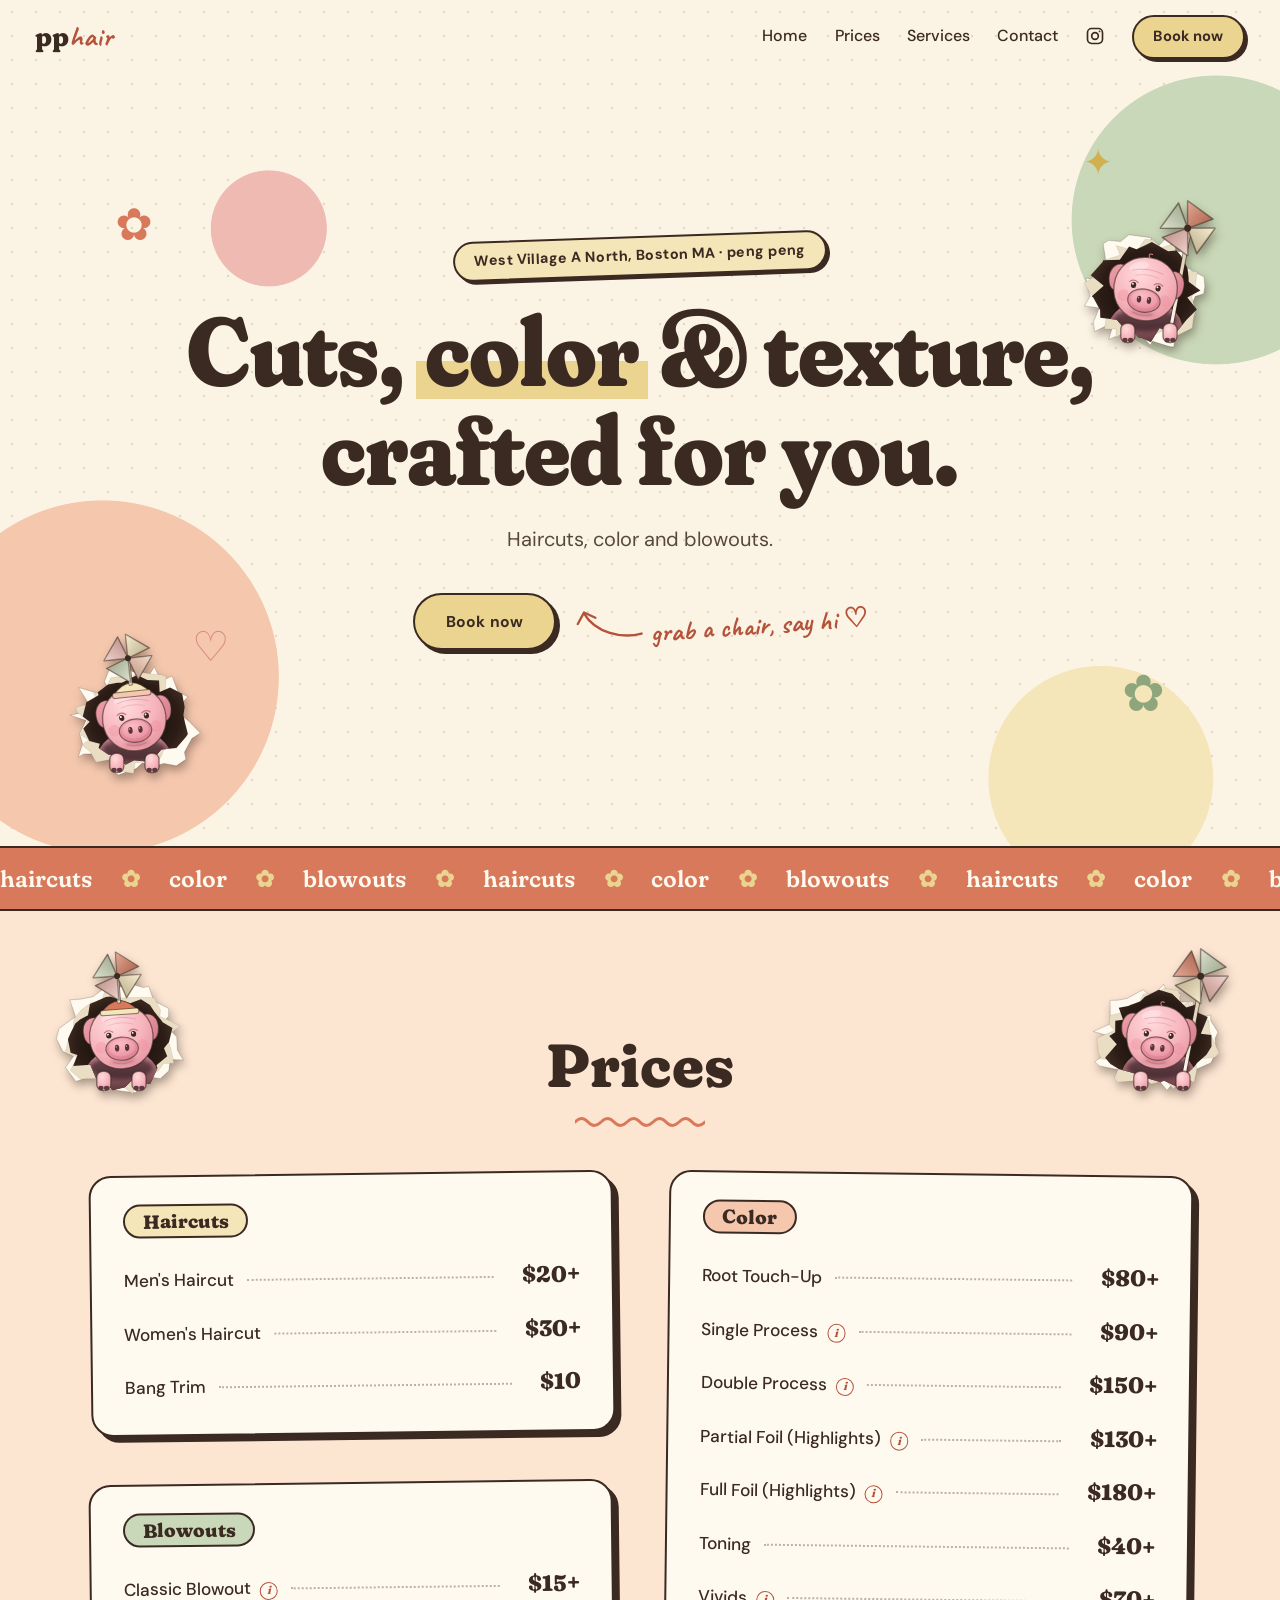
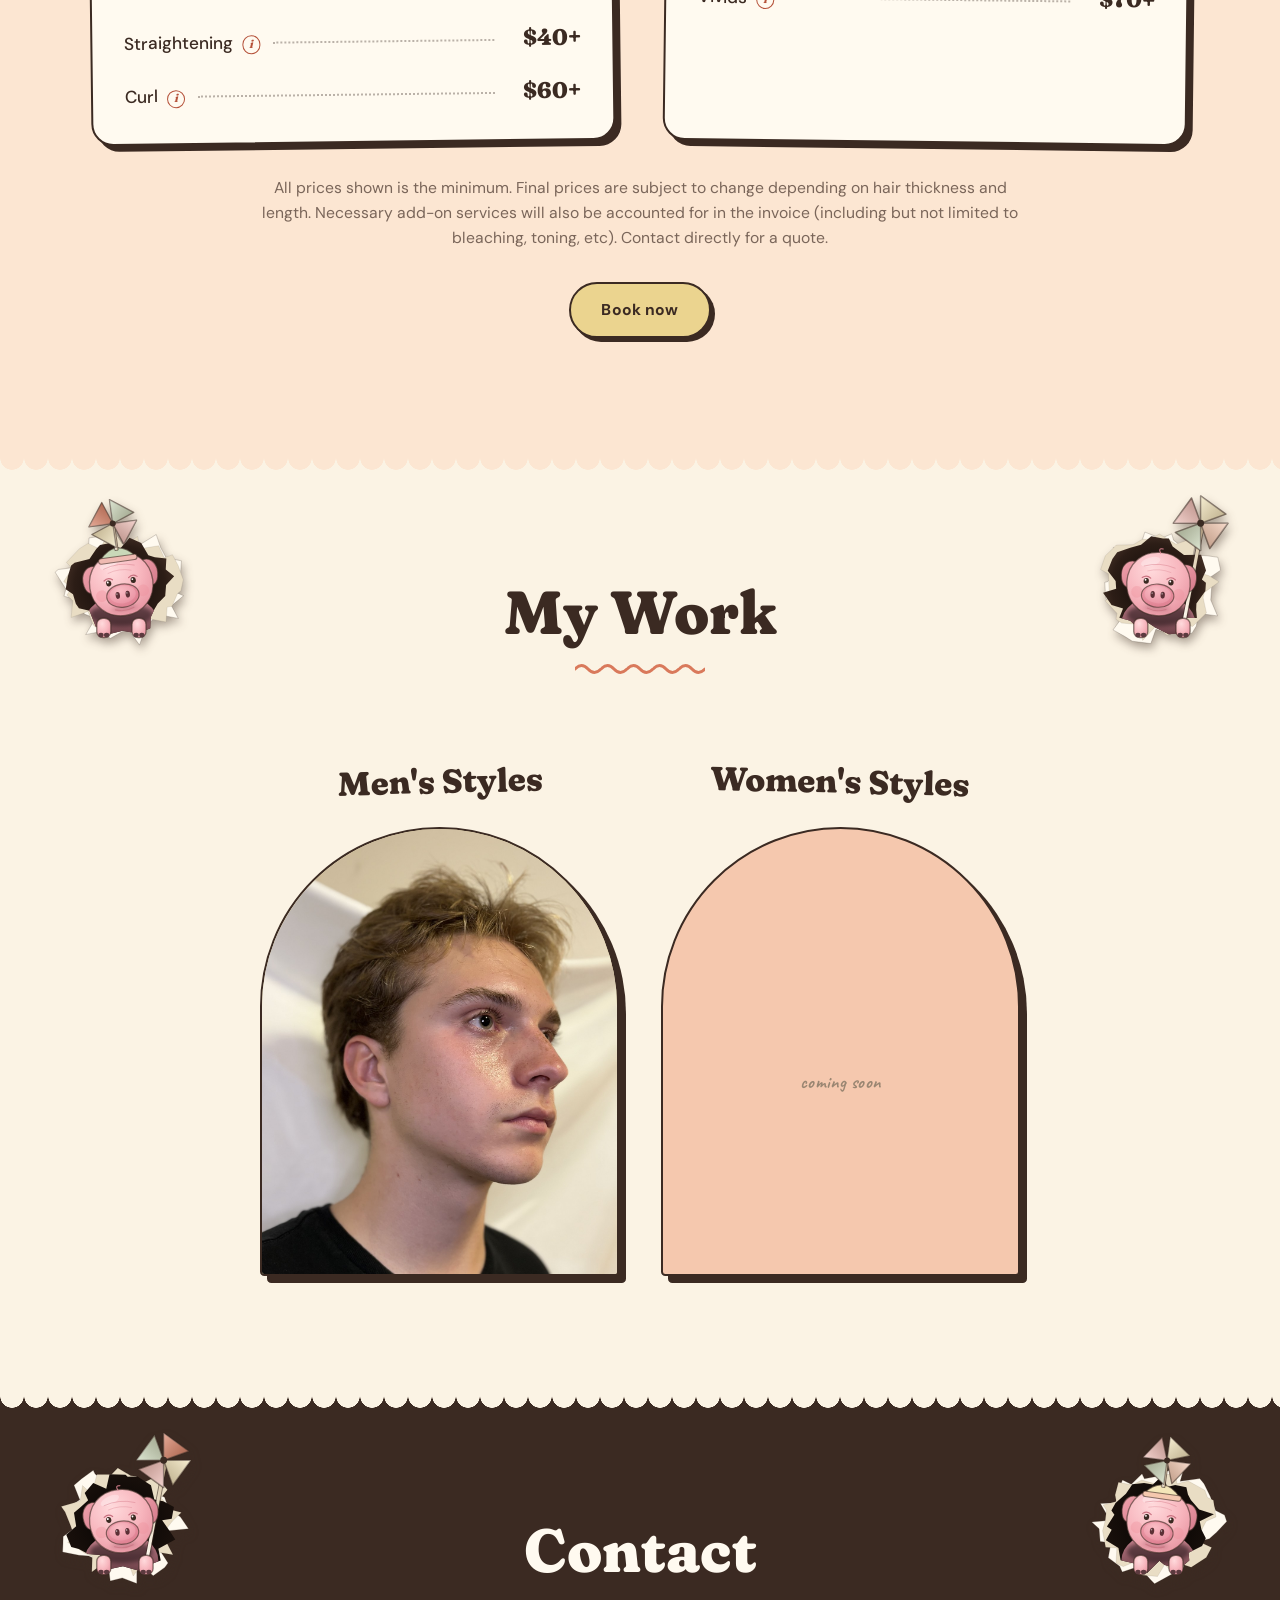
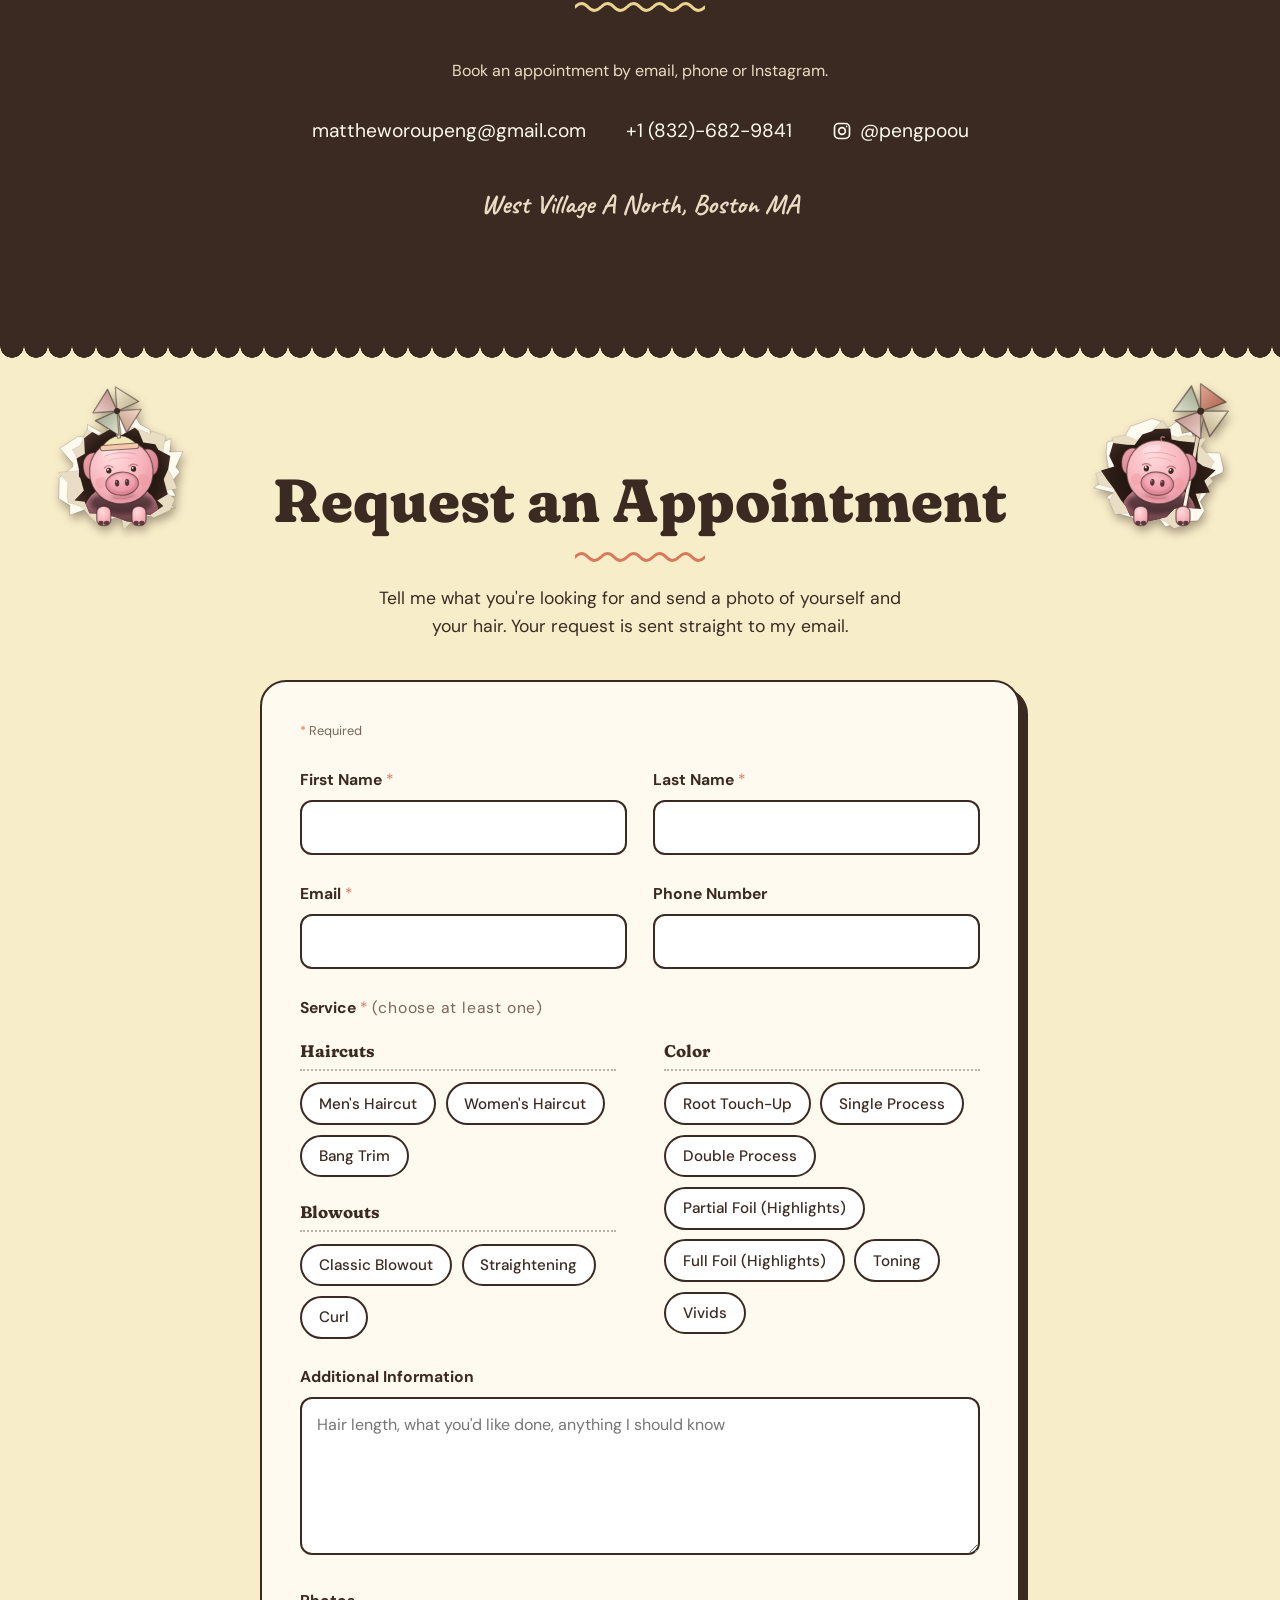
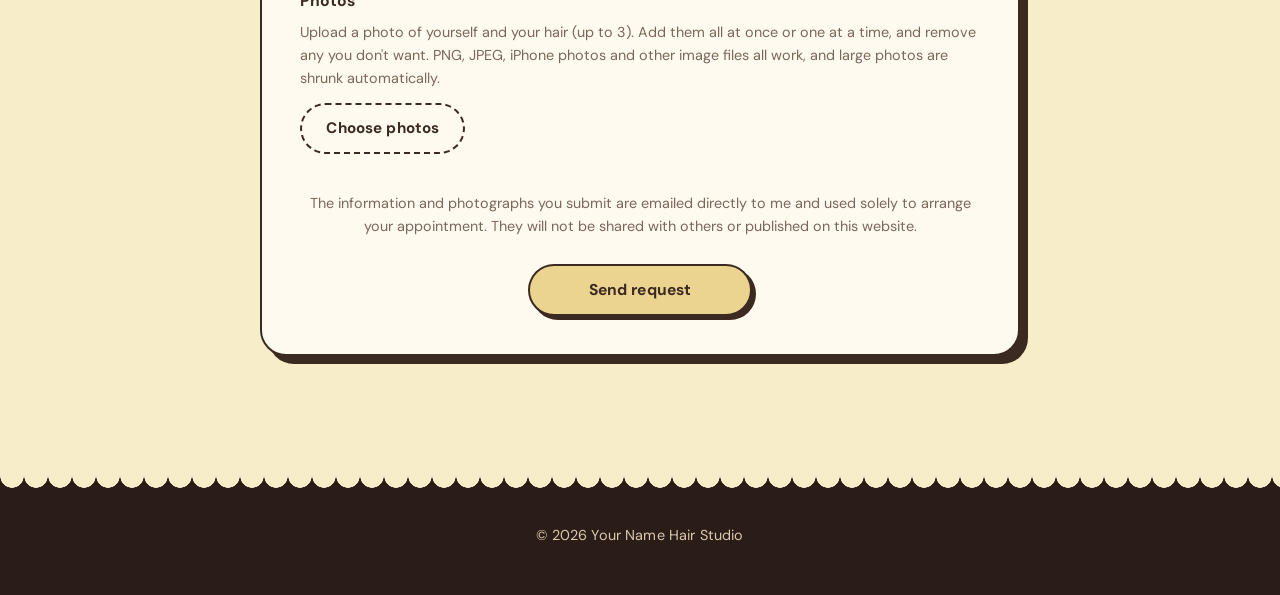
==== index.html @ 0f4453b6 "Match My Work scallop edge to Prices section color Co-Authored-By: Claude Sonnet 5.5 <noreply@anthro" ====
<!doctype html>
<html lang="en">
<head>
  <meta charset="utf-8">
  <meta http-equiv="Content-Security-Policy" content="default-src 'self'; script-src 'self'; style-src 'self' 'unsafe-inline'; img-src 'self' data:; font-src 'self'; connect-src 'self' https://script.google.com https://script.googleusercontent.com; form-action 'self'; base-uri 'self'; object-src 'none'">
  <meta name="robots" content="noimageindex">
  <meta name="viewport" content="width=device-width, initial-scale=1">
  <title>Your Name | Hair Stylist Portfolio</title>
  <meta name="description" content="Haircuts, color and blowouts in Boston, MA.">
  <script src="frame-guard.js"></script>
  <link rel="stylesheet" href="styles.css?v=49">
</head>
<body>
  <a class="skip" href="#prices">Skip to content</a>
  <header class="site-header">
    <a class="logo" href="#home" aria-label="pp hair, home">pp<span>hair</span></a>
    <button class="nav-toggle" aria-label="Toggle menu" aria-expanded="false">&#9776;</button>
    <nav class="site-nav" id="site-nav">
      <a href="#home">Home</a>
      <a href="#prices">Prices</a>
      <a href="#services">Services</a>
      <a href="#contact">Contact</a>
      <a class="nav-ig" href="https://www.instagram.com/pengpoou" target="_blank" rel="noopener" aria-label="Instagram"><svg class="ig-icon" viewBox="0 0 24 24" width="20" height="20" fill="none" stroke="currentColor" stroke-width="2" stroke-linecap="round" stroke-linejoin="round" aria-hidden="true"><rect x="3" y="3" width="18" height="18" rx="5"></rect><circle cx="12" cy="12" r="4"></circle><circle cx="17.5" cy="6.5" r="1" fill="currentColor" stroke="none"></circle></svg></a>
      <a href="#request" class="btn btn-small">Book now</a>
    </nav>
  </header>

  <main>
    <section class="hero" id="home" data-mills="tower:bl:1:9,carousel:tr:2:14">
      <span class="doodle d1" aria-hidden="true">&#10047;</span>
      <span class="doodle d2" aria-hidden="true">&#10022;</span>
      <span class="doodle d3" aria-hidden="true">&#9825;</span>
      <span class="doodle d4" aria-hidden="true">&#10047;</span>
      <p class="eyebrow"><span class="nw">West Village A North, Boston MA &middot;</span> <span class="nw">peng peng</span></p>
      <h1>Cuts, <span class="hl">color</span> &amp; texture, crafted for&nbsp;you.</h1>
      <p class="lead">Haircuts, color and blowouts.</p>
      <div class="hero-actions">
        <a class="btn" href="#request">Book now</a>
        <span class="hand-note" aria-hidden="true">
          <svg viewBox="0 0 70 40" width="70" height="40" fill="none" stroke="currentColor" stroke-width="2.4" stroke-linecap="round" stroke-linejoin="round"><path d="M66 6 C46 2 20 10 10 30"/><path d="M3 20 L10 31 L21 25"/></svg>
          grab a chair, say hi &#9825;
        </span>
      </div>
    </section>

    <div class="ribbon" aria-hidden="true">
      <div class="ribbon-track">
        <span>haircuts</span><i>&#10047;</i><span>color</span><i>&#10047;</i><span>blowouts</span><i>&#10047;</i>
        <span>haircuts</span><i>&#10047;</i><span>color</span><i>&#10047;</i><span>blowouts</span><i>&#10047;</i>
        <span>haircuts</span><i>&#10047;</i><span>color</span><i>&#10047;</i><span>blowouts</span><i>&#10047;</i>
        <span>haircuts</span><i>&#10047;</i><span>color</span><i>&#10047;</i><span>blowouts</span><i>&#10047;</i>
        <span>haircuts</span><i>&#10047;</i><span>color</span><i>&#10047;</i><span>blowouts</span><i>&#10047;</i>
        <span>haircuts</span><i>&#10047;</i><span>color</span><i>&#10047;</i><span>blowouts</span><i>&#10047;</i>
        <span>haircuts</span><i>&#10047;</i><span>color</span><i>&#10047;</i><span>blowouts</span><i>&#10047;</i>
        <span>haircuts</span><i>&#10047;</i><span>color</span><i>&#10047;</i><span>blowouts</span><i>&#10047;</i>
      </div>
    </div>

    <section class="prices" id="prices" data-mills="tower:tl:2:10,carousel:tr:3:15">
      <h2 class="section-title">Prices</h2>
      <!-- Replace each $00 with your real price. Add or remove .price-item blocks as needed. -->
      <div class="price-grid">

        <div class="price-group">
          <h3>Haircuts</h3>
          <ul>
            <li class="price-item"><span class="name">Men's Haircut</span><span class="price">$20+</span></li>
            <li class="price-item"><span class="name">Women's Haircut</span><span class="price">$30+</span></li>
            <li class="price-item"><span class="name">Bang Trim</span><span class="price">$10</span></li>
          </ul>
        </div>

        <div class="price-group tall">
          <h3>Color</h3>
          <ul>
            <li class="price-item"><span class="name">Root Touch-Up</span><span class="price">$80+</span></li>
            <li class="price-item"><span class="name">Single Process<span class="info" tabindex="0" role="button" aria-label="About Single Process: Gentle color service with minimal lift. Ideal for subtle tone changes or darkening the hair." aria-describedby="tip-single">i<span class="tip" id="tip-single" role="tooltip">Gentle color service with minimal lift. Ideal for subtle tone changes or darkening the hair.</span></span></span><span class="price">$90+</span></li>
            <li class="price-item"><span class="name">Double Process<span class="info" tabindex="0" role="button" aria-label="About Double Process: For clients looking to go blonde through bleaching the hair. Hair will be toned afterwards." aria-describedby="tip-double">i<span class="tip" id="tip-double" role="tooltip">For clients looking to go blonde through bleaching the hair. Hair will be toned afterwards.</span></span></span><span class="price">$150+</span></li>
            <li class="price-item"><span class="name">Partial Foil (Highlights)<span class="info" tabindex="0" role="button" aria-label="About Partial Foil (Highlights): Foil technique for highlights covering the top portions of the head." aria-describedby="tip-partial">i<span class="tip" id="tip-partial" role="tooltip">Foil technique for highlights covering the top portions of the head.</span></span></span><span class="price">$130+</span></li>
            <li class="price-item"><span class="name">Full Foil (Highlights)<span class="info" tabindex="0" role="button" aria-label="About Full Foil (Highlights): Maximum coverage highlights using foiling technique." aria-describedby="tip-foil">i<span class="tip" id="tip-foil" role="tooltip">Maximum coverage highlights using foiling technique.</span></span></span><span class="price">$180+</span></li>
            <li class="price-item"><span class="name">Toning</span><span class="price">$40+</span></li>
            <li class="price-item"><span class="name">Vivids<span class="info" tabindex="0" role="button" aria-label="About Vivids: For clients looking for fantasy, vibrant colors in their hair (reds, greens, blues, etc)... will require hair to be pre-lightened or a double process service booked prior." aria-describedby="tip-vivids">i<span class="tip" id="tip-vivids" role="tooltip">For clients looking for fantasy, vibrant colors in their hair (reds, greens, blues, etc)... will require hair to be pre-lightened or a double process service booked prior.</span></span></span><span class="price">$70+</span></li>
          </ul>
        </div>

        <div class="price-group">
          <h3>Blowouts</h3>
          <ul>
            <li class="price-item"><span class="name">Classic Blowout<span class="info" tabindex="0" role="button" aria-label="About Classic Blowout: Round brush blowout without the requirements of any hot tools." aria-describedby="tip-classic">i<span class="tip" id="tip-classic" role="tooltip">Round brush blowout without the requirements of any hot tools.</span></span></span><span class="price">$15+</span></li>
            <li class="price-item"><span class="name">Straightening<span class="info" tabindex="0" role="button" aria-label="About Straightening: Sleek, straight flat iron finish." aria-describedby="tip-straight">i<span class="tip" id="tip-straight" role="tooltip">Sleek, straight flat iron finish.</span></span></span><span class="price">$40+</span></li>
            <li class="price-item"><span class="name">Curl<span class="info" tabindex="0" role="button" aria-label="About Curl: Voluminous style through a curling iron and thermal brush, hair will be pinned and set so the style lasts." aria-describedby="tip-curl">i<span class="tip" id="tip-curl" role="tooltip">Voluminous style through a curling iron and thermal brush, hair will be pinned and set so the style lasts.</span></span></span><span class="price">$60+</span></li>
          </ul>
        </div>

      </div>
      <p class="price-note">All prices shown is the minimum. Final prices are subject to change depending on hair thickness and length. Necessary add-on services will also be accounted for in the invoice (including but not limited to bleaching, toning, etc). Contact directly for a quote.</p>
      <a class="btn" href="#request">Book now</a>
    </section>

    <section class="services" id="services" data-mills="tower:tl:3:9,carousel:tr:1:16">
      <h2 class="section-title">My Work</h2>
      <div class="service-grid">
        <div class="service-card" id="mens">
          <h3 class="service-label">Men's Styles</h3>
          <a class="photo-link" href="mens-cuts.html" aria-label="View all men's styles"><figure class="photo-box"><img src="images/mens-cuts/1-after-front.jpg" alt="Men's cut, side profile"><figcaption>View all</figcaption></figure></a>
        </div>
        <div class="service-card" id="womens">
          <h3 class="service-label">Women's Styles</h3>
          <a class="photo-link" href="womens-cuts.html" aria-label="View all women's styles"><figure class="photo-box"><span>coming soon ✿</span><figcaption>View all</figcaption></figure></a>
        </div>
      </div>
    </section>

    <section class="contact" id="contact" data-mills="carousel:tl:2:12,tower:tr:1:10">
      <h2 class="section-title">Contact</h2>
      <p>Book an appointment by email, phone or Instagram.</p>
      <ul>
        <li><a href="mailto:mattheworoupeng@gmail.com">mattheworoupeng@gmail.com</a></li>
        <li><a href="tel:+18326829841">+1 (832)-682-9841</a></li>
        <li><a class="ig" href="https://www.instagram.com/pengpoou" target="_blank" rel="noopener"><svg class="ig-icon" viewBox="0 0 24 24" width="20" height="20" fill="none" stroke="currentColor" stroke-width="2" stroke-linecap="round" stroke-linejoin="round" aria-hidden="true"><rect x="3" y="3" width="18" height="18" rx="5"></rect><circle cx="12" cy="12" r="4"></circle><circle cx="17.5" cy="6.5" r="1" fill="currentColor" stroke="none"></circle></svg> @pengpoou</a></li>
      </ul>
      <p class="loc">West Village A North, Boston MA</p>
    </section>
    <section class="request" id="request" data-mills="tower:tl:1:11,carousel:tr:2:14">
      <h2 class="section-title">Request an Appointment</h2>
      <p class="request-sub">Tell me what you're looking for and send a photo of yourself and your hair. Your request is sent straight to my email.</p>
      <div class="form-sent" id="form-sent" role="status" hidden>
        <p>Thank you! Your request was sent. I'll get back to you by email soon.</p>
        <button class="btn" type="button" id="another-request">Submit another form</button>
      </div>

      <form class="request-form" id="request-form">
        <input type="text" name="website" class="hp" tabindex="-1" autocomplete="off" aria-hidden="true">
        <input type="hidden" name="Services" id="services-field">

        <p class="req-note"><b class="req" aria-hidden="true">*</b> Required</p>
        <div class="field-row">
          <label class="field"><span>First Name <b class="req" aria-hidden="true">*</b></span><input type="text" name="First Name" required autocomplete="given-name"></label>
          <label class="field"><span>Last Name <b class="req" aria-hidden="true">*</b></span><input type="text" name="Last Name" required autocomplete="family-name"></label>
        </div>
        <div class="field-row">
          <label class="field"><span>Email <b class="req" aria-hidden="true">*</b></span><input type="email" name="email" required autocomplete="email"></label>
          <label class="field"><span>Phone Number</span><input type="tel" name="Phone" autocomplete="tel"></label>
        </div>

        <fieldset class="field services-pick">
          <legend>Service <b class="req" aria-hidden="true">*</b> <em>(choose at least one)</em></legend>
                    <div class="pill-groups">
            <div class="pill-group">
              <h3>Haircuts</h3>
              <div class="pills">
              <label class="pill"><input type="checkbox" class="service-opt" value="Men's Haircut"><span>Men's Haircut</span></label>
              <label class="pill"><input type="checkbox" class="service-opt" value="Women's Haircut"><span>Women's Haircut</span></label>
              <label class="pill"><input type="checkbox" class="service-opt" value="Bang Trim"><span>Bang Trim</span></label>
              </div>
            </div>
            <div class="pill-group tall">
              <h3>Color</h3>
              <div class="pills">
              <label class="pill"><input type="checkbox" class="service-opt" value="Root Touch-Up"><span>Root Touch-Up</span></label>
              <label class="pill"><input type="checkbox" class="service-opt" value="Single Process"><span>Single Process</span></label>
              <label class="pill"><input type="checkbox" class="service-opt" value="Double Process"><span>Double Process</span></label>
              <label class="pill"><input type="checkbox" class="service-opt" value="Partial Foil (Highlights)"><span>Partial Foil (Highlights)</span></label>
              <label class="pill"><input type="checkbox" class="service-opt" value="Full Foil (Highlights)"><span>Full Foil (Highlights)</span></label>
              <label class="pill"><input type="checkbox" class="service-opt" value="Toning"><span>Toning</span></label>
              <label class="pill"><input type="checkbox" class="service-opt" value="Vivids"><span>Vivids</span></label>
              </div>
            </div>
            <div class="pill-group">
              <h3>Blowouts</h3>
              <div class="pills">
              <label class="pill"><input type="checkbox" class="service-opt" value="Classic Blowout"><span>Classic Blowout</span></label>
              <label class="pill"><input type="checkbox" class="service-opt" value="Straightening"><span>Straightening</span></label>
              <label class="pill"><input type="checkbox" class="service-opt" value="Curl"><span>Curl</span></label>
              </div>
            </div>
          </div>
        </fieldset>

        <label class="field"><span>Additional Information</span><textarea name="Additional Information" rows="5" placeholder="Hair length, what you'd like done, anything I should know"></textarea></label>

        <div class="field upload">
          <span>Photos</span>
          <p class="hint">Upload a photo of yourself and your hair (up to 3). Add them all at once or one at a time, and remove any you don't want. PNG, JPEG, iPhone photos and other image files all work, and large photos are shrunk automatically.</p>
          <label class="upload-box"><input type="file" id="photo-picker" accept="image/*,.heic,.heif" multiple><span>Choose photos</span></label>
          <ul class="file-list" id="file-list"></ul>
        </div>

        <p class="privacy-note">The information and photographs you submit are emailed directly to me and used solely to arrange your appointment. They will not be shared with others or published on this website.</p>
        <p class="form-error" id="form-error" role="alert" hidden></p>
        <button class="btn" type="submit" id="form-submit">Send request</button>
      </form>
    </section>
  </main>

  <footer class="site-footer">
    <p>&copy; <span id="year"></span> Your Name Hair Studio</p>
  </footer>

  <script src="script.js?v=44"></script>
</body>
</html>
---- styles.css ----
/* Fonts are served from this site (fonts/), so visitors' browsers never contact Google. All three are open-source (SIL OFL). */
@font-face {
  font-family: 'Fraunces'; font-style: normal; font-weight: 300 900; font-display: swap;
  src: url('fonts/fraunces-latin.woff2') format('woff2');
  unicode-range: U+0000-00FF, U+0131, U+0152-0153, U+02BB-02BC, U+02C6, U+02DA, U+02DC, U+0304, U+0308, U+0329, U+2000-206F, U+20AC, U+2122, U+2191, U+2193, U+2212, U+2215, U+FEFF, U+FFFD;
}
@font-face {
  font-family: 'DM Sans'; font-style: normal; font-weight: 400 700; font-display: swap;
  src: url('fonts/dm-sans-latin.woff2') format('woff2');
  unicode-range: U+0000-00FF, U+0131, U+0152-0153, U+02BB-02BC, U+02C6, U+02DA, U+02DC, U+0304, U+0308, U+0329, U+2000-206F, U+20AC, U+2122, U+2191, U+2193, U+2212, U+2215, U+FEFF, U+FFFD;
}
@font-face {
  font-family: 'Caveat'; font-style: normal; font-weight: 400 700; font-display: swap;
  src: url('fonts/caveat-latin.woff2') format('woff2');
  unicode-range: U+0000-00FF, U+0131, U+0152-0153, U+02BB-02BC, U+02C6, U+02DA, U+02DC, U+0304, U+0308, U+0329, U+2000-206F, U+20AC, U+2122, U+2191, U+2193, U+2212, U+2215, U+FEFF, U+FFFD;
}

:root {
  --bg: #fbf3e4;              /* cream */
  --paper: #fffaf0;
  --bg-soft: #f8edc9;
  --ink: #3b2a22;             /* cocoa brown, used instead of black */
  --muted: #7a665a;
  --accent: #b5523a;          /* terracotta, readable on cream */
  --terra: #d9795b;
  --honey: #ebd48f;           /* softened yellow */
  --butter: #f4e6b8;
  --peach: #f5c8ae;
  --sage: #c9d8b8;
  --pink: #efbab2;
  --line: #e5d6bc;
  --max: 1100px;
  --font: "DM Sans", "Helvetica Neue", Helvetica, Arial, system-ui, sans-serif;
  --serif: "Fraunces", Georgia, "Times New Roman", serif;
  --hand: "Caveat", "Comic Sans MS", cursive;
  --shadow: 5px 5px 0 var(--ink);
}
* { box-sizing: border-box; }
html { scroll-behavior: smooth; scroll-padding-top: 76px; }
body { margin: 0; background: var(--bg); color: var(--ink); font-family: var(--font); line-height: 1.6; }
h1, h2, h3 { margin: 0; font-weight: 400; line-height: 1.15; }
a { color: inherit; }
ul { list-style: none; margin: 0; padding: 0; }

.skip { position: absolute; left: -999px; top: 0; background: var(--ink); color: #fff; padding: 0.5rem 1rem; z-index: 20; }
.skip:focus { left: 0; }

/* Header */
.site-header {
  position: sticky; top: 0; z-index: 10; display: flex; align-items: center; justify-content: space-between;
  padding: 1rem 2rem; background: rgba(255,255,255,0.97); border-bottom: 1px solid var(--line);
}
.logo { text-decoration: none; font-family: var(--serif); font-size: 1.4rem; letter-spacing: 0.06em; }
.logo span { margin-left: 0.6rem; font-family: var(--font); font-size: 0.7rem; letter-spacing: 0.25em; text-transform: uppercase; color: var(--muted); }
.site-nav { display: flex; align-items: center; gap: 1.8rem; font-size: 0.78rem; letter-spacing: 0.18em; text-transform: uppercase; }
.site-nav a { text-decoration: none; }
.site-nav a:not(.btn):hover { color: var(--accent); }
.nav-ig { display: inline-flex; }
.nav-toggle { display: none; background: none; border: 0; font-size: 1.6rem; cursor: pointer; color: var(--ink); }

/* Buttons */
.btn {
  display: inline-block; padding: 0.95rem 2.2rem; background: var(--ink); color: #fff; text-decoration: none;
  font-size: 0.75rem; letter-spacing: 0.22em; text-transform: uppercase; border: 1px solid var(--ink); transition: all 0.2s;
}
.btn:hover { background: var(--accent); border-color: var(--accent); }
.btn-small { padding: 0.6rem 1.2rem; }
.btn-outline { background: transparent; color: var(--ink); }
.btn-outline:hover { color: #fff; }

/* Hero */
.hero {
  min-height: 78vh; display: flex; flex-direction: column; align-items: center; justify-content: center;
  text-align: center; padding: 5rem 1.5rem; background: var(--bg-soft);
}
.eyebrow { text-transform: uppercase; letter-spacing: 0.35em; font-size: 0.75rem; color: var(--accent); margin: 0; }
.hero h1 { font-family: var(--serif); font-size: clamp(2.6rem, 7vw, 5rem); margin: 1rem 0 1.2rem; }
.lead { color: var(--muted); margin: 0 0 2.2rem; font-size: 1.1rem; }
.hero-actions { display: flex; gap: 1rem; flex-wrap: wrap; justify-content: center; }

/* Shared section styles */
.prices, .gallery-section, .services, .contact { padding: 6rem 1.5rem; text-align: center; }
.section-title {
  font-family: var(--serif); font-size: clamp(2rem, 5vw, 3.2rem); text-transform: uppercase; letter-spacing: 0.14em;
  margin: 0 auto 3rem; padding-bottom: 1.2rem; position: relative;
}
.section-title::after { content: ""; position: absolute; left: 50%; bottom: 0; width: 60px; height: 2px; background: var(--accent); transform: translateX(-50%); }

/* Prices */
.price-grid { max-width: var(--max); margin: 0 auto 2rem; display: grid; grid-template-columns: repeat(2, 1fr); gap: 3.5rem 4rem; text-align: left; }
.price-group h3 { font-size: 1.1rem; text-transform: uppercase; letter-spacing: 0.2em; color: var(--accent); padding-bottom: 0.8rem; margin-bottom: 0.4rem; border-bottom: 1px solid var(--ink); }
.price-item { display: flex; justify-content: space-between; align-items: baseline; gap: 1rem; padding: 0.85rem 0; border-bottom: 1px solid var(--line); }
.price-item .name { text-transform: uppercase; letter-spacing: 0.08em; font-size: 0.9rem; }
.price-item em { text-transform: none; letter-spacing: 0; color: var(--muted); font-size: 0.8rem; }
.price-item .price { white-space: nowrap; font-family: var(--serif); font-size: 1.05rem; }
.price-note { color: var(--muted); font-size: 0.9rem; margin: 0 0 2rem; }

/* Gallery */
.gallery-section { background: var(--bg-soft); }
.photo-grid { max-width: var(--max); margin: 0 auto 2rem; display: grid; grid-template-columns: repeat(4, 1fr); gap: 0.75rem; }
.photo-box {
  margin: 0; position: relative; aspect-ratio: 4 / 5; overflow: hidden; display: flex; align-items: center; justify-content: center;
  background: #e9e4de; color: var(--muted); letter-spacing: 0.3em; text-transform: uppercase; font-size: 0.7rem;
}
.photo-box img { position: absolute; inset: 0; width: 100%; height: 100%; object-fit: cover; object-position: center 25%; }
.follow { margin: 0 0 2rem; }
.ig { display: inline-flex; align-items: center; gap: 0.5rem; text-decoration: none; }
.ig:hover { color: var(--accent); }

/* Services */
.service-grid { max-width: var(--max); margin: 0 auto; display: grid; grid-template-columns: repeat(3, 1fr); gap: 2rem; }
.service-card { display: flex; flex-direction: column; align-items: center; gap: 1.25rem; }
.service-label { font-family: var(--serif); font-size: clamp(1.6rem, 3vw, 2.3rem); }
.service-card .photo-box { width: 100%; }

/* Contact */
.contact { background: var(--ink); color: #fff; }
.contact .section-title { color: #fff; }
.contact p { margin: 0 auto; color: #c9c2bb; }
.contact ul { display: flex; justify-content: center; gap: 2.5rem; flex-wrap: wrap; margin: 2rem 0; font-size: 1.1rem; }
.contact a { text-decoration: none; }
.contact a:hover { color: var(--accent); }
.loc { text-transform: uppercase; letter-spacing: 0.3em; font-size: 0.8rem; }

.site-footer { text-align: center; padding: 2rem 1rem; color: var(--muted); font-size: 0.8rem; letter-spacing: 0.12em; }
.site-footer p { margin: 0; }

/* Tablet / mobile */
@media (max-width: 900px) {
  .photo-grid { grid-template-columns: repeat(2, 1fr); }
}
@media (max-width: 800px) {
  .nav-toggle { display: block; }
  .site-header { padding: 0.9rem 1.25rem; }
  .site-nav {
    display: none; position: absolute; top: 100%; left: 0; right: 0; flex-direction: column; align-items: flex-start; gap: 0;
    background: #fff; border-bottom: 1px solid var(--line); padding: 0.5rem 1.25rem 1.25rem;
  }
  .site-nav.open { display: flex; }
  .site-nav a { padding: 0.7rem 0; }
  .price-grid { grid-template-columns: 1fr; gap: 2.5rem; }
  .service-grid { grid-template-columns: 1fr; }
}
/* Photo link (home page cards) */
.photo-link { display: block; width: 100%; text-decoration: none; }
.photo-link .photo-box { transition: transform 0.25s, box-shadow 0.25s; }
.photo-link:hover .photo-box { transform: translateY(-4px); box-shadow: 0 14px 30px rgba(0, 0, 0, 0.18); }
.photo-box figcaption {
  position: absolute; left: 0; right: 0; bottom: 0; padding: 1.2rem 1rem 0.9rem; color: #fff;
  font-size: 0.75rem; letter-spacing: 0.25em; text-transform: uppercase;
  background: linear-gradient(transparent, rgba(0, 0, 0, 0.55)); opacity: 0; transition: opacity 0.25s;
}
.photo-link:hover figcaption, .photo-link:focus-visible figcaption { opacity: 1; }

/* Collection page: 3 per row, 3 rows visible, scroll for the rest */
.collection { padding: 4rem 1.5rem 6rem; text-align: center; }
.back { max-width: var(--max); margin: 0 auto 2rem; text-align: left; font-size: 0.8rem; letter-spacing: 0.15em; text-transform: uppercase; }
.back a { text-decoration: none; color: var(--muted); }
.back a:hover { color: var(--accent); }
.scroller { container-type: inline-size; max-width: var(--max); margin: 0 auto 2.5rem; }
.scroll-area {
  --gap: 0.75rem;
  display: grid; grid-template-columns: repeat(3, 1fr); gap: var(--gap); align-content: start; align-items: start;
  /* height of exactly three rows of 4:5 boxes */
  height: calc(3 * ((100cqw - 2 * var(--gap)) / 3 * 1.25) + 2 * var(--gap));
  overflow-y: auto; scroll-snap-type: y proximity; scrollbar-width: thin; scrollbar-color: var(--accent) var(--line);
  padding-right: 0.4rem;
}
.scroll-area { --row: calc((100cqw - 2 * var(--gap)) / 3 * 1.25); grid-auto-rows: var(--row); }
.scroll-area .photo-box { height: 100%; aspect-ratio: auto; scroll-snap-align: start; }
.scroll-area:focus-visible { outline: 2px solid var(--accent); outline-offset: 4px; }

/* Before/after popup */
.photo-open { cursor: pointer; transition: transform 0.25s, box-shadow 0.25s; }
.photo-open:hover { transform: translateY(-3px); box-shadow: 0 12px 26px rgba(0, 0, 0, 0.18); }
.photo-open:hover figcaption, .photo-open:focus-visible figcaption { opacity: 1; }
.photo-open:focus-visible { outline: 2px solid var(--accent); outline-offset: 3px; }

.lightbox {
  position: fixed; inset: 0; box-sizing: border-box;
  width: 100%; height: 100%; max-width: 100%; max-height: 100%; margin: 0; padding: 1.5rem 1rem;
  border: 0; background: rgba(120, 118, 115, 0.45); color: var(--ink);
  -webkit-backdrop-filter: blur(2px); backdrop-filter: blur(2px);
  flex-direction: column; align-items: center; justify-content: center; gap: 1rem;
}
.lightbox[open] { display: flex; }
.lightbox::backdrop { background: transparent; }
.lb-label { font-family: var(--serif); font-size: clamp(1.8rem, 4vw, 2.8rem); text-transform: uppercase; letter-spacing: 0.2em; color: var(--ink); text-shadow: 0 1px 12px rgba(255, 255, 255, 0.6); }
.lb-label::after { content: ""; display: block; width: 50px; height: 2px; background: var(--accent); margin: 0.8rem auto 0; }
.lb-stage { display: flex; align-items: center; justify-content: center; gap: 1rem; width: 100%; max-width: 900px; }
.lb-img { min-width: 0; flex: 0 1 auto; height: auto; max-height: 72vh; max-width: calc(100% - 8rem); object-fit: contain; box-shadow: 0 22px 30px -14px rgba(0, 0, 0, 0.45); }
.lb-arrow, .lb-close {
  background: rgba(255, 255, 255, 0.9); color: var(--ink); border: 1px solid rgba(17, 17, 17, 0.15); box-shadow: 0 4px 14px rgba(0, 0, 0, 0.15);
  cursor: pointer; font: inherit; line-height: 1; transition: background 0.2s, border-color 0.2s;
}
.lb-arrow { width: 3.2rem; height: 3.2rem; border-radius: 50%; font-size: 2rem; flex-shrink: 0; }
.lb-arrow:hover, .lb-close:hover { background: var(--accent); border-color: var(--accent); color: #fff; }
.lb-close { position: absolute; top: 1rem; right: 1rem; width: 2.6rem; height: 2.6rem; border-radius: 50%; font-size: 1.6rem; }
.lb-count { margin: 0; font-size: 0.8rem; letter-spacing: 0.25em; color: var(--ink); background: rgba(255, 255, 255, 0.85); padding: 0.25rem 0.8rem; }
.lb-arrow:focus-visible, .lb-close:focus-visible { outline: 2px solid var(--accent); outline-offset: 3px; }

@media (max-width: 600px) {
  .lb-stage { gap: 0.4rem; }
  .lb-arrow { width: 2.4rem; height: 2.4rem; font-size: 1.5rem; }
  .lb-img { max-width: calc(100% - 5.6rem); }
}

/* Popup arrows: no circle; hovering shows a dark band the height of the photo that fades toward the screen edge */
.lightbox .lb-stage { align-items: stretch; gap: 0; }
.lightbox .lb-img { align-self: center; }
.lightbox .lb-arrow {
  position: relative; align-self: stretch; width: 6rem; height: auto; border: 0; border-radius: 0;
  background: none; box-shadow: none; color: var(--ink); font-size: 3rem;
}
.lightbox .lb-arrow::before {
  content: ""; position: absolute; inset: 0; opacity: 0; transition: opacity 0.35s ease; pointer-events: none;
  /* --glow is a mirrored, blurred copy of the photo's edge (set by script.js); the mask supplies the eased fade */
  background-image: var(--glow, linear-gradient(to bottom, rgba(0, 0, 0, 0.45), rgba(0, 0, 0, 0.45)));
  background-size: 100% 100%; filter: blur(8px) brightness(0.8);
}
.lightbox .lb-prev::before { -webkit-mask-image: linear-gradient(to left, rgba(0,0,0,0.95), rgba(0,0,0,0.65) 30%, rgba(0,0,0,0.25) 65%, transparent); mask-image: linear-gradient(to left, rgba(0,0,0,0.95), rgba(0,0,0,0.65) 30%, rgba(0,0,0,0.25) 65%, transparent); }
.lightbox .lb-next::before { -webkit-mask-image: linear-gradient(to right, rgba(0,0,0,0.95), rgba(0,0,0,0.65) 30%, rgba(0,0,0,0.25) 65%, transparent); mask-image: linear-gradient(to right, rgba(0,0,0,0.95), rgba(0,0,0,0.65) 30%, rgba(0,0,0,0.25) 65%, transparent); }
.lightbox .lb-arrow[data-tone="dark"]:hover, .lightbox .lb-arrow[data-tone="dark"]:focus-visible { color: var(--ink); }
.lightbox .lb-arrow:hover, .lightbox .lb-arrow:focus-visible { background: none; color: #fff; }
.lightbox .lb-arrow:hover::before, .lightbox .lb-arrow:focus-visible::before { opacity: 1; }
.lightbox .lb-arrow > span { position: relative; z-index: 1; }
.lightbox .lb-arrow:focus-visible { outline: none; }
@media (max-width: 600px) {
  .lightbox .lb-arrow { width: 2.8rem; height: auto; font-size: 2.2rem; }
}

/* Appointment request form */
.request { padding: 6rem 1.5rem; background: var(--bg-soft); text-align: center; }
.request-sub { max-width: 560px; margin: -1.5rem auto 2.5rem; color: var(--muted); }
.form-sent { max-width: 560px; margin: 0 auto; padding: 1.5rem; background: #fff; border: 1px solid var(--accent); }
.request-form { max-width: 760px; margin: 0 auto; display: grid; gap: 1.6rem; text-align: left; }
.field-row { display: grid; grid-template-columns: 1fr 1fr; gap: 1.6rem; }
.field { display: block; border: 0; padding: 0; margin: 0; min-width: 0; }
.field > span, .field > legend {
  display: block; padding: 0; margin-bottom: 0.5rem; font-size: 0.72rem; letter-spacing: 0.22em; text-transform: uppercase; color: var(--ink);
}
.field legend em { font-style: normal; letter-spacing: 0.05em; text-transform: none; color: var(--muted); }
.field input[type="text"], .field input[type="email"], .field input[type="tel"], .field textarea {
  width: 100%; padding: 0.8rem 0.9rem; font: inherit; font-size: 1rem; color: var(--ink);
  background: #fff; border: 1px solid var(--line); border-radius: 0; transition: border-color 0.2s;
}
.field textarea { resize: vertical; }
.field input:focus, .field textarea:focus { outline: none; border-color: var(--ink); }
.hp { position: absolute; left: -9999px; width: 1px; height: 1px; opacity: 0; }

.pills { display: flex; flex-wrap: wrap; gap: 0.6rem; }
.pill { position: relative; cursor: pointer; }
.pill input { position: absolute; opacity: 0; inset: 0; width: 100%; height: 100%; margin: 0; cursor: pointer; }
.pill span {
  display: inline-block; padding: 0.6rem 1.2rem; font-size: 0.82rem; letter-spacing: 0.08em; text-transform: uppercase;
  background: #fff; border: 1px solid var(--line); border-radius: 999px; transition: all 0.2s;
}
.pill:hover span { border-color: var(--ink); }
.pill input:checked + span { background: var(--ink); border-color: var(--ink); color: #fff; }
.pill input:focus-visible + span { outline: 2px solid var(--accent); outline-offset: 2px; }

.hint { margin: 0 0 0.8rem; color: var(--muted); font-size: 0.9rem; }
.upload-box { display: inline-block; position: relative; }
.upload-box input { position: absolute; inset: 0; width: 100%; height: 100%; opacity: 0; cursor: pointer; }
.upload-box span {
  display: inline-block; padding: 0.8rem 1.6rem; font-size: 0.75rem; letter-spacing: 0.2em; text-transform: uppercase;
  background: #fff; border: 1px dashed var(--ink); color: var(--ink); margin: 0;
}
.upload-box:hover span, .upload-box input:focus-visible + span { background: var(--ink); color: #fff; }
.file-list { list-style: none; margin: 0.8rem 0 0; padding: 0; font-size: 0.9rem; color: var(--muted); }
.form-error { margin: 0; padding: 0.8rem 1rem; background: #fff; border-left: 3px solid #b3261e; color: #b3261e; font-size: 0.9rem; }
.request-form .btn { justify-self: center; cursor: pointer; }
.request-form .btn:disabled { opacity: 0.6; cursor: wait; }
@media (max-width: 640px) { .field-row { grid-template-columns: 1fr; } }

.request-form[hidden], .form-sent[hidden], .form-error[hidden] { display: none; }

/* Service bubbles grouped like the price list */
.pill-groups { display: grid; grid-template-columns: 1fr 1fr; gap: 1.6rem 3rem; }
.pill-group h3 {
  margin: 0 0 0.7rem; padding-bottom: 0.5rem; border-bottom: 1px solid var(--line);
  font-family: var(--font); font-size: 0.78rem; font-weight: 400; letter-spacing: 0.22em; text-transform: uppercase; color: var(--accent);
}
@media (max-width: 640px) { .pill-groups { grid-template-columns: 1fr; gap: 1.2rem; } }

/* Uploaded photo list with remove buttons */
.upload-box.disabled span { opacity: 0.5; cursor: not-allowed; border-style: solid; }
.upload-box.disabled input { cursor: not-allowed; }

.services-pick > legend { padding-bottom: 0.9rem; }

.req { color: #b3261e; font-weight: 400; }
.req-note { margin: 0; font-size: 0.8rem; color: var(--muted); }

/* Uploaded photos: the whole row (check mark to x) highlights on hover and removes the photo when clicked.
   The list ends exactly at the right edge of the Send request button (which is 14rem wide and centered). */
.request-form .btn { width: 14rem; text-align: center; }
.file-list { width: calc(50% + 7rem); max-width: 100%; }
.file-row {
  display: flex; align-items: center; gap: 0.7rem; width: 100%; padding: 0.45rem 0.5rem;
  font: inherit; color: var(--muted); text-align: left; background: none; border: 0; cursor: pointer; transition: background 0.2s;
}
.file-row::before { content: "\2713"; color: var(--accent); }
.file-name { overflow-wrap: anywhere; }
.file-x { margin-left: auto; font-size: 1.5rem; line-height: 1; transition: color 0.2s; }
.file-row:hover, .file-row:focus-visible { background: rgba(17, 17, 17, 0.07); outline: none; }
.file-row:hover .file-x, .file-row:focus-visible .file-x { color: #b3261e; }

/* ===================================================================================
   Warm & quirky theme: cream paper, cocoa ink, soft peach / sage / butter, sticker buttons,
   tilted cards, arched frames and hand-drawn touches
   =================================================================================== */
body { font-weight: 400; background: var(--bg); color: var(--ink); -webkit-font-smoothing: antialiased; }
h1, h2, h3 { font-family: var(--serif); font-weight: 700; font-variation-settings: "SOFT" 100, "WONK" 1; font-variant-numeric: lining-nums; }
::selection { background: var(--honey); color: var(--ink); }
@keyframes marquee { to { transform: translateX(-12.5%); } }
@keyframes drift { 0%, 100% { transform: translateY(0) rotate(-6deg); } 50% { transform: translateY(-14px) rotate(8deg); } }

/* Header: transparent over the hero, cream with a cocoa line once scrolled (always on inner pages) */
.site-header {
  position: fixed; top: 0; left: 0; right: 0; padding: 0.95rem 2.2rem;
  background: transparent; color: var(--ink); border-bottom: 2px solid transparent;
  transition: background 0.3s ease, border-color 0.3s ease;
}
.site-header.scrolled, .site-header.solid { background: rgba(251, 243, 228, 0.95); border-bottom-color: var(--ink); -webkit-backdrop-filter: blur(8px); backdrop-filter: blur(8px); }
.logo { font-family: var(--serif); font-weight: 800; font-size: 1.65rem; letter-spacing: 0; font-variation-settings: "SOFT" 100, "WONK" 1; }
.logo span { font-family: var(--hand); font-weight: 700; font-size: 1.8rem; text-transform: none; letter-spacing: 0; color: var(--accent); margin-left: 0; line-height: 1; }
.site-nav { font-size: 1rem; font-weight: 500; letter-spacing: 0; text-transform: none; gap: 1.7rem; }
.site-nav a:not(.btn) { background: linear-gradient(var(--terra), var(--terra)) 0 100% / 0 3px no-repeat; transition: background-size 0.25s ease; padding-bottom: 2px; }
.site-nav a:not(.btn):hover { color: var(--ink); background-size: 100% 3px; }
.nav-toggle { color: var(--ink); }

/* Sticker buttons: chunky outline and a hard shadow that presses in */
.btn {
  font-family: var(--font); font-weight: 700; font-size: 0.98rem; letter-spacing: 0.01em; text-transform: none;
  padding: 0.85rem 1.9rem; background: var(--honey); color: var(--ink); border: 2px solid var(--ink); border-radius: 999px;
  box-shadow: 4px 4px 0 var(--ink); transition: transform 0.15s ease, box-shadow 0.15s ease, background 0.2s ease;
}
.btn::after { display: none; }
.btn:hover { background: var(--butter); color: var(--ink); border-color: var(--ink); box-shadow: 2px 2px 0 var(--ink); transform: translate(2px, 2px); }
.btn:active { box-shadow: 0 0 0 var(--ink); transform: translate(4px, 4px); }
.btn-small, .site-nav .btn-small { padding: 0.5rem 1.2rem; font-size: 0.92rem; box-shadow: 3px 3px 0 var(--ink); background: var(--honey); color: var(--ink); border: 2px solid var(--ink); }
.site-nav .btn-small:hover { background: var(--butter); box-shadow: 1px 1px 0 var(--ink); transform: translate(2px, 2px); }
.gallery-section .btn { background: var(--peach); }
.contact .btn { background: var(--honey); }

/* Hero: cream with solid pastel blobs, polka dots, floating doodles */
.hero {
  position: relative; overflow: hidden; min-height: 94vh; min-height: 94svh; padding: 8.5rem 1.5rem 6rem; color: var(--ink);
  background:
    radial-gradient(circle at 8% 80%, var(--peach) 0 11rem, transparent 11.05rem),
    radial-gradient(circle at 95% 26%, var(--sage) 0 9rem, transparent 9.05rem),
    radial-gradient(circle at 86% 92%, var(--butter) 0 7rem, transparent 7.05rem),
    radial-gradient(circle at 21% 27%, var(--pink) 0 3.6rem, transparent 3.65rem),
    radial-gradient(rgba(59, 42, 34, 0.14) 1.3px, transparent 1.6px) 0 0 / 24px 24px,
    var(--bg);
}
.hero::before { display: none; }
.eyebrow {
  display: inline-block; margin: 0; padding: 0.4rem 1.2rem; font-family: var(--font); font-weight: 700; font-size: 0.9rem; letter-spacing: 0.03em; text-transform: none;
  color: var(--ink); background: var(--butter); border: 2px solid var(--ink); border-radius: 999px; box-shadow: 3px 3px 0 var(--ink); rotate: -2deg;
}
.hero h1 {
  max-width: 15ch; margin: 1.6rem auto 1.4rem; font-size: clamp(2.8rem, 8.2vw, 6.1rem); font-weight: 800; line-height: 1.02; letter-spacing: -0.01em; color: var(--ink);
  background: none; -webkit-text-fill-color: currentColor; animation: none;
}
.hl { background: linear-gradient(transparent 58%, var(--honey) 58% 90%, transparent 90%); padding: 0 0.1em; margin: 0 -0.05em; }
.lead { font-size: 1.25rem; color: var(--ink); opacity: 0.85; letter-spacing: 0; font-weight: 400; margin: 0 0 2.4rem; }
.hero-actions { display: flex; align-items: center; justify-content: center; gap: 1.2rem; flex-wrap: wrap; }
.hand-note { display: inline-flex; align-items: flex-end; gap: 0.3rem; font-family: var(--hand); font-weight: 700; font-size: 1.7rem; color: var(--accent); rotate: -4deg; line-height: 1; }
.hand-note svg { transform: scaleY(-1) translateY(8px); }
.doodle { position: absolute; z-index: 0; line-height: 1; pointer-events: none; animation: drift 9s ease-in-out infinite; }
.d1 { top: 24%; left: 9%; font-size: 2.8rem; color: var(--terra); }
.d2 { top: 17%; right: 13%; font-size: 2.3rem; color: #d3b04f; animation-delay: -3s; }
.d3 { bottom: 21%; left: 15%; font-size: 2.6rem; color: #d98a86; animation-delay: -5s; }
.d4 { bottom: 15%; right: 9%; font-size: 3.2rem; color: #8fa67c; animation-delay: -7s; }
.hero > :not(.doodle):not(.mill) { position: relative; z-index: 1; }

/* Scrolling ribbon under the hero */
.ribbon { overflow: hidden; background: var(--terra); color: var(--paper); border-top: 2px solid var(--ink); border-bottom: 2px solid var(--ink); padding: 0.75rem 0; }
.ribbon-track { display: flex; align-items: center; gap: 1.8rem; width: max-content; font-family: var(--serif); font-weight: 600; font-size: 1.45rem; white-space: nowrap; animation: marquee 38s linear infinite; font-variation-settings: "SOFT" 100, "WONK" 1; }
.ribbon-track i { font-style: normal; color: var(--honey); }

/* Sections: solid pastel backgrounds with scalloped edges */
.prices, .gallery-section, .services, .contact, .request { position: relative; padding: 7.5rem 1.5rem; }
.gallery-section::before, .services::before, .contact::before, .request::before, .site-footer::before {
  content: ""; position: absolute; top: 0; left: 0; right: 0; height: 14px; pointer-events: none;
  background: radial-gradient(circle at 12px 0, var(--prev) 11.5px, transparent 12px) 0 0 / 24px 14px repeat-x;
}
.section-title {
  font-size: clamp(2.3rem, 5.8vw, 3.8rem); font-weight: 800; letter-spacing: 0; text-transform: none; padding: 0 0 1.7rem; margin-bottom: 2.8rem; color: var(--ink);
}
.section-title::after {
  width: 130px; height: 12px; background: url("data:image/svg+xml,%3Csvg xmlns='http://www.w3.org/2000/svg' width='26' height='12' viewBox='0 0 26 12'%3E%3Cpath d='M0 6 Q6.5 -1 13 6 T26 6' fill='none' stroke='%23d9795b' stroke-width='3' stroke-linecap='round'/%3E%3C/svg%3E") repeat-x center / 26px 12px;
  animation: none;
}

/* Prices: each group is a tilted menu card */
.prices { background: #fce6d2; }
.price-grid { gap: 3rem 3.2rem; }
.price-group { background: var(--paper); border: 2px solid var(--ink); border-radius: 22px; padding: 1.7rem 2rem 1.3rem; box-shadow: 6px 6px 0 var(--ink); }
.price-group:nth-child(odd) { rotate: -0.7deg; }
.price-group:nth-child(even) { rotate: 0.7deg; }
.price-group h3 {
  display: inline-block; margin: 0 0 0.9rem; padding: 0.25rem 1.1rem; font-size: 1.2rem; font-weight: 800; letter-spacing: 0; text-transform: none; color: var(--ink);
  background: var(--butter); border: 2px solid var(--ink); border-radius: 999px;
}
.price-group:nth-child(2) h3 { background: var(--peach); }
.price-group:nth-child(3) h3 { background: var(--sage); }
.price-group:nth-child(4) h3 { background: var(--pink); }
.price-group h3::after { display: none; }
.price-item { border-bottom: 0; padding: 0.55rem 0; align-items: baseline; }
.price-item .name { flex: 1; display: flex; align-items: baseline; text-transform: none; letter-spacing: 0; font-size: 1.08rem; font-weight: 500; }
.price-item .name::after { content: ""; flex: 1; min-width: 1.4rem; margin: 0 0.8rem; border-bottom: 2px dotted rgba(59, 42, 34, 0.35); transform: translateY(-0.25em); }
.price-item .price { font-family: var(--serif); font-size: 1.4rem; font-weight: 800; color: var(--ink); font-variation-settings: "SOFT" 100, "WONK" 1; }
.price-item em { margin-left: 0.4rem; color: var(--muted); }
.price-note { color: var(--muted); font-size: 0.98rem; max-width: 760px; margin-left: auto; margin-right: auto; }

/* My Work: sage green wall of tilted polaroids */
.gallery-section { background: var(--sage); --prev: #fce6d2; color: var(--ink); }
.prices { --prev: var(--bg); }
.gallery-section .section-title { color: var(--ink); }
.photo-grid { gap: 1.6rem; }
.photo-grid .photo-box {
  border: 9px solid var(--paper); border-bottom-width: 36px; background: #e7dcc4; box-shadow: 0 0 0 2px var(--ink), 5px 6px 0 2px var(--ink);
  transition: rotate 0.3s ease, transform 0.3s ease;
}
.photo-grid .photo-box:nth-child(odd) { rotate: -1.8deg; }
.photo-grid .photo-box:nth-child(even) { rotate: 1.5deg; }
.photo-grid .photo-box:hover { rotate: 0deg; transform: translateY(-4px) scale(1.02); }
.photo-box { letter-spacing: 0.04em; text-transform: none; font-family: var(--hand); font-weight: 700; font-size: 1.5rem; color: #9a8672; }
.photo-box > span { padding-left: 0; }
.photo-box figcaption { font-family: var(--hand); font-size: 1.6rem; font-weight: 700; letter-spacing: 0; text-transform: none; background: linear-gradient(transparent, rgba(59, 42, 34, 0.72)); }

/* Services: arched frames in three pastels */
.services { --prev: #fce6d2; background: var(--bg); }
.service-grid { gap: 2.6rem; grid-template-columns: repeat(2, 1fr); max-width: 760px; }
@media (max-width: 800px) { .service-grid { grid-template-columns: 1fr; max-width: 380px; } }
.service-card { gap: 1.7rem; }
.service-label { font-size: clamp(1.5rem, 2.6vw, 2.1rem); font-weight: 800; letter-spacing: 0; text-transform: none; rotate: -1.5deg; }
.service-card:nth-child(even) .service-label { rotate: 1.5deg; }
@media (min-width: 801px) { .service-label { min-height: 2.4em; display: flex; align-items: flex-end; justify-content: center; } }
.services .photo-box {
  outline: none; border: 2px solid var(--ink); border-radius: 999px 999px 24px 24px; box-shadow: 7px 7px 0 var(--ink);
  background: var(--butter); transition: transform 0.2s ease, box-shadow 0.2s ease;
}
.services .service-card:nth-child(2) .photo-box { background: var(--peach); }
.services .service-card:nth-child(3) .photo-box { background: var(--sage); }
.services .photo-link:hover .photo-box { outline: none; transform: translate(-3px, -3px); box-shadow: 10px 10px 0 var(--ink); }

/* Contact and footer: warm cocoa */
.contact { --prev: var(--bg); background: var(--ink); color: var(--paper); }
.contact .section-title { color: var(--paper); }
.contact .section-title::after { background-image: url("data:image/svg+xml,%3Csvg xmlns='http://www.w3.org/2000/svg' width='26' height='12' viewBox='0 0 26 12'%3E%3Cpath d='M0 6 Q6.5 -1 13 6 T26 6' fill='none' stroke='%23ebd48f' stroke-width='3' stroke-linecap='round'/%3E%3C/svg%3E"); }
.contact p { color: #ecdcc3; }
.contact a:hover { color: var(--honey); }
.contact ul { font-size: 1.2rem; letter-spacing: 0; }
.loc { font-family: var(--hand); font-weight: 700; font-size: 1.7rem; letter-spacing: 0; text-transform: none; padding-left: 0; color: var(--honey); }
.site-footer { position: relative; background: #2a1d17; color: #d9c9ae; padding: 3rem 1rem; letter-spacing: 0.01em; text-transform: none; font-size: 0.9rem; border-top: 0; --prev: var(--bg-soft); }
.site-footer p { padding-left: 0; }

/* Request form: a paper card on butter */
.request { --prev: var(--ink); background: var(--bg-soft); }
.request-sub { color: var(--ink); opacity: 0.85; font-size: 1.1rem; }
.request-form { background: var(--paper); border: 2px solid var(--ink); border-radius: 26px; padding: 2.4rem; box-shadow: 8px 8px 0 var(--ink); }
.form-sent { background: var(--paper); border: 2px solid var(--ink); border-radius: 20px; box-shadow: 5px 5px 0 var(--ink); }
.field > span, .field > legend { font-size: 0.98rem; font-weight: 700; letter-spacing: 0; text-transform: none; color: var(--ink); }
.field legend em { color: var(--muted); font-weight: 400; }
.field input[type="text"], .field input[type="email"], .field input[type="tel"], .field textarea {
  border: 2px solid var(--ink); border-radius: 12px; background: #fff; font-family: var(--font); font-weight: 400;
}
.field input:focus, .field textarea:focus { border-color: var(--ink); box-shadow: 3px 3px 0 var(--terra); }
.pill span { border: 2px solid var(--ink); background: #fff; font-size: 0.95rem; font-weight: 500; letter-spacing: 0; text-transform: none; padding: 0.45rem 1.05rem; }
.pill:hover span { background: var(--butter); border-color: var(--ink); }
.pill input:checked + span { background: var(--terra); color: var(--paper); border-color: var(--ink); box-shadow: 2px 2px 0 var(--ink); }
.pill input:focus-visible + span { outline: 2px solid var(--terra); outline-offset: 3px; }
.pill-group h3 { font-family: var(--serif); font-size: 1.05rem; font-weight: 700; letter-spacing: 0; text-transform: none; color: var(--ink); border-bottom: 2px dotted rgba(59, 42, 34, 0.35); }
.upload-box span {
  padding: 0.7rem 1.5rem; border: 2px dashed var(--ink); border-radius: 999px; background: var(--paper); color: var(--ink);
  font-size: 0.95rem; font-weight: 700; letter-spacing: 0.01em; text-transform: none;
}
.upload-box:hover span, .upload-box input:focus-visible + span { background: var(--butter); color: var(--ink); }
.upload-box.disabled span { border-style: solid; }
.file-row { border-radius: 10px; color: var(--ink); }
.file-row:hover, .file-row:focus-visible { background: rgba(217, 121, 91, 0.16); }
.file-row::before { color: var(--terra); }
.req { color: var(--terra); }
.request-form .btn { width: 14rem; }

/* Inner page (men's cuts) */
.collection { padding-top: 8.5rem; background: radial-gradient(rgba(59, 42, 34, 0.12) 1.3px, transparent 1.6px) 0 0 / 24px 24px, var(--bg); }
.back { font-family: var(--hand); font-weight: 700; font-size: 1.5rem; letter-spacing: 0; text-transform: none; }
.back a { color: var(--accent); }
.collection .photo-box { border-radius: 14px; border: 2px solid var(--ink); box-shadow: none; background: var(--butter); }
.collection .scroll-area .photo-box:nth-child(3n+2) { background: var(--peach); }
.collection .scroll-area .photo-box:nth-child(3n) { background: var(--sage); }

/* Before/after popup heading */
.lb-label { font-size: clamp(2rem, 4.6vw, 3.1rem); font-weight: 800; letter-spacing: 0; text-transform: none; color: var(--ink); }
.lb-label::after { height: 3px; width: 60px; border-radius: 3px; background: var(--terra); }
.lb-count { font-family: var(--hand); font-weight: 700; font-size: 1.2rem; letter-spacing: 0; }

/* Scroll reveal (class added by script.js) */
.reveal { opacity: 0; transform: translateY(22px); transition: opacity 0.8s ease, transform 0.8s ease; }
.reveal.in { opacity: 1; transform: none; }
@media (prefers-reduced-motion: reduce) {
  .reveal { opacity: 1; transform: none; transition: none; }
  .doodle, .ribbon-track { animation: none; }
}

@media (max-width: 800px) {
  .site-header { padding: 0.8rem 1.25rem; }
  .logo { font-size: 1.5rem; }
  .site-nav { background: var(--bg); color: var(--ink); border-bottom: 2px solid var(--ink); padding: 0.8rem 1.4rem 1.5rem; gap: 0; }
  .hero { padding: 7.5rem 1.2rem 4.5rem; }
  .doodle { font-size: 1.8rem !important; opacity: 0.8; }
  .hand-note { font-size: 1.45rem; }
  .prices, .gallery-section, .services, .contact, .request { padding: 5rem 1.25rem; }
  .price-group { padding: 1.4rem 1.3rem 1rem; }
  .request-form { padding: 1.6rem 1.2rem; border-radius: 20px; }
  .request-form .btn { width: 100%; max-width: 14rem; }
}
.photo-grid { margin-bottom: 3.2rem; }
/* the first row sits at the top of the scroll area, so a hover lift would be clipped: brighten instead */
.collection .photo-open:hover { transform: none; box-shadow: none; filter: brightness(1.06); }

.form-sent p { margin: 0 0 1.3rem; font-size: 1.1rem; }
.form-sent { text-align: center; padding: 2rem 1.5rem; }
.request-sub[hidden] { display: none; }


.nw { white-space: nowrap; }


/* Pig windmills and carousels (built by script.js from data-mills) */
@keyframes spin { to { transform: rotate(360deg); } }
.mill { --c1: #f4e6b8; --c2: #f5c8ae; --c3: #c9d8b8; --c4: #efbab2; --w: clamp(72px, 11vw, 150px);
  position: absolute; z-index: 0; width: var(--w); pointer-events: none; line-height: 0; }
.mill.v2 { --c1: #d9795b; --c2: #f4e6b8; --c3: #efbab2; --c4: #c9d8b8; }
.mill.v3 { --c1: #c9d8b8; --c2: #efbab2; --c3: #f4e6b8; --c4: #d9795b; }
.mill svg { display: block; width: 100%; height: auto; overflow: visible; filter: drop-shadow(2px 5px 5px rgba(59, 42, 34, 0.42)); }
.mill .b1 { fill: var(--c1); } .mill .b2 { fill: var(--c2); } .mill .b3 { fill: var(--c3); } .mill .b4 { fill: var(--c4); }
.mill .pin { transform-box: fill-box; transform-origin: center; animation: spin var(--dur, 10s) linear infinite; }
.mill.v2 .pin { animation-direction: reverse; }
.mill-tl { top: 1.4rem; left: 4%; }
.mill-tr { top: 1.4rem; right: 4%; }
.mill-bl { bottom: 3%; left: 4%; }
.mill-br { bottom: 3%; right: 4%; }
.hero .mill-tr { top: 22%; right: 5%; }
.hero .mill-bl { bottom: 7%; left: 5%; }
@media (prefers-reduced-motion: reduce) { .mill .pin { animation: none; } }
@media (max-width: 800px) { .mill { --w: 80px; } .hero .mill-tr { top: 4.6rem; } .hero .mill-bl { bottom: 4%; } }
/* on the dark contact section the brown arms would vanish, so draw them cream */

.privacy-note { margin: 0; font-size: 0.9rem; color: var(--muted); text-align: center; }


/* Info bubbles next to a service name (hover, keyboard focus, or tap) */
.price-item { position: relative; }
.info {
  display: inline-flex; align-items: center; justify-content: center; width: 1.15rem; height: 1.15rem; margin-left: 0.55rem;
  border: 1.5px solid var(--accent); border-radius: 50%; color: var(--accent); font-family: var(--serif); font-size: 0.72rem;
  font-style: italic; font-weight: 700; line-height: 1; text-transform: none; letter-spacing: 0; cursor: help; vertical-align: 1px;
}
.info:hover, .info:focus { background: var(--accent); color: #fff; outline: none; }
.info:focus-visible { outline: 2px solid var(--ink); outline-offset: 2px; }
.info .tip {
  position: absolute; left: 0; bottom: calc(100% - 0.2rem); z-index: 5; width: min(270px, 100%); padding: 0.7rem 0.9rem;
  background: var(--ink); color: #fff; border-radius: 10px; box-shadow: 4px 4px 0 rgba(59, 42, 34, 0.25);
  font-family: var(--font); font-size: 0.82rem; font-style: normal; font-weight: 400; line-height: 1.45; text-transform: none; letter-spacing: 0;
  opacity: 0; visibility: hidden; transform: translateY(4px); transition: opacity 0.18s ease, transform 0.18s ease, visibility 0.18s; pointer-events: none;
}
.info:hover .tip, .info:focus .tip { opacity: 1; visibility: visible; transform: none; }

/* With three groups, Color (the longest) takes the right column; Haircuts and Blowouts stack on the left */
@media (min-width: 801px) { .price-grid .tall { grid-column: 2; grid-row: 1 / span 2; } }
@media (min-width: 641px) { .pill-groups .tall { grid-column: 2; grid-row: 1 / span 2; } }

/* Rotating emoji in empty photo tiles (built by script.js) */
.photo-box .ph { display: flex; flex-direction: column; align-items: center; gap: 0.5rem; }
.ph-emoji { font-size: clamp(2.2rem, 5vw, 3.4rem); line-height: 1; font-weight: 400; transition: opacity 0.35s ease, transform 0.35s ease; }
.ph-emoji.out { opacity: 0; transform: scale(0.6) rotate(-12deg); }
.photo-box .ph small { font-family: var(--hand); font-size: 1.15rem; font-weight: 700; letter-spacing: 0.03em; color: #9a8672; }
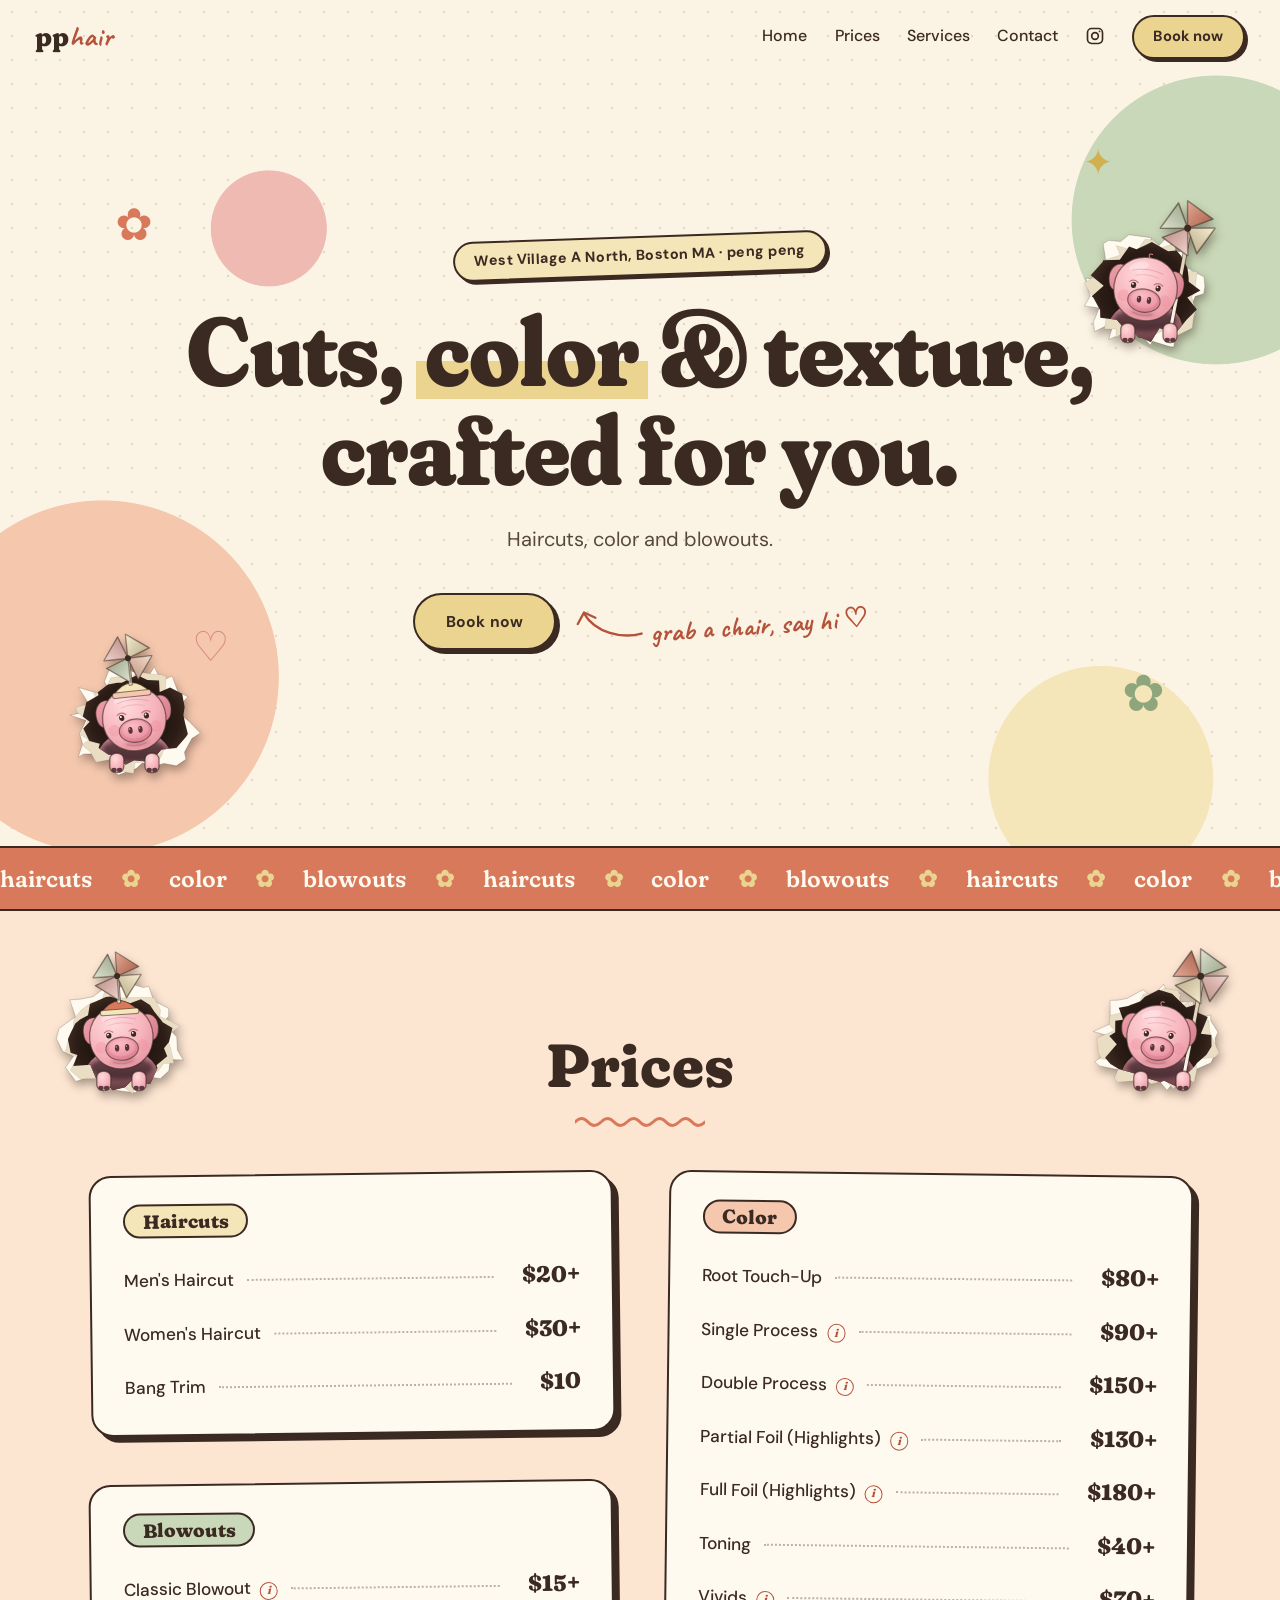
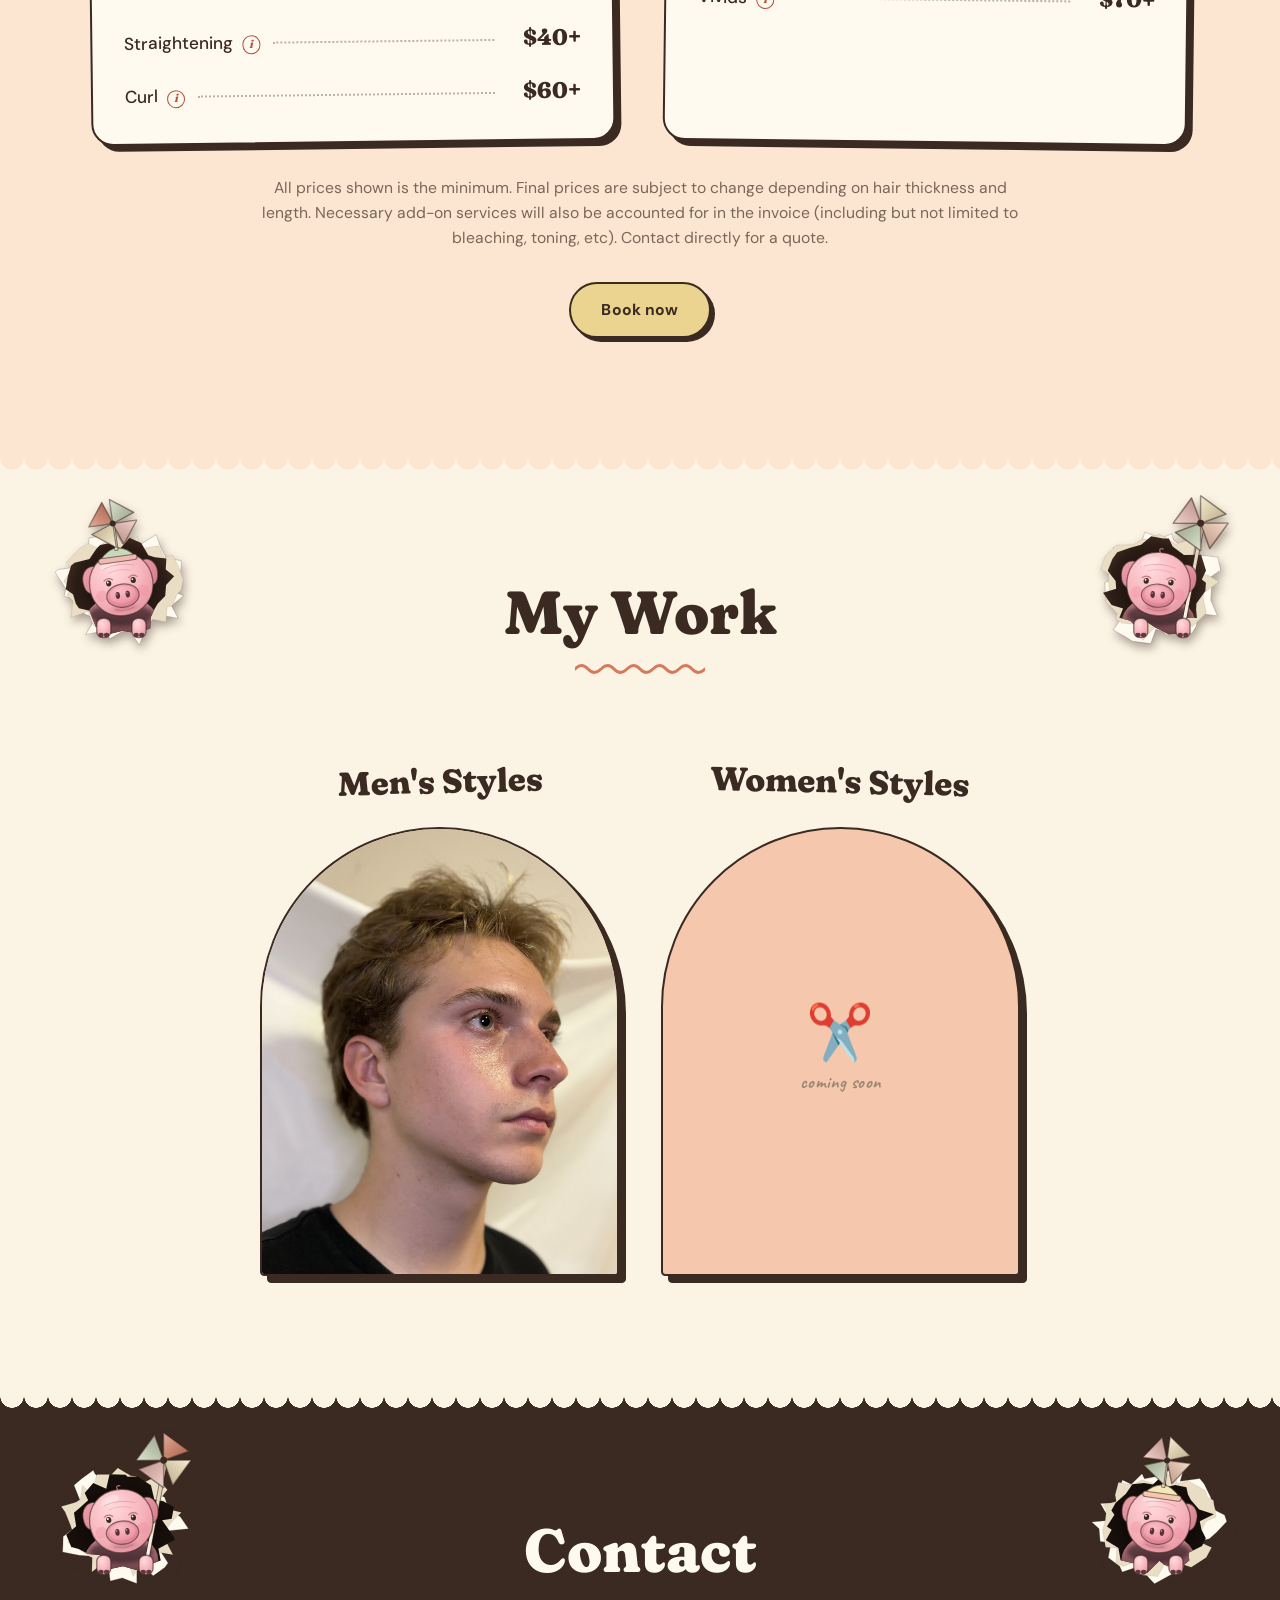
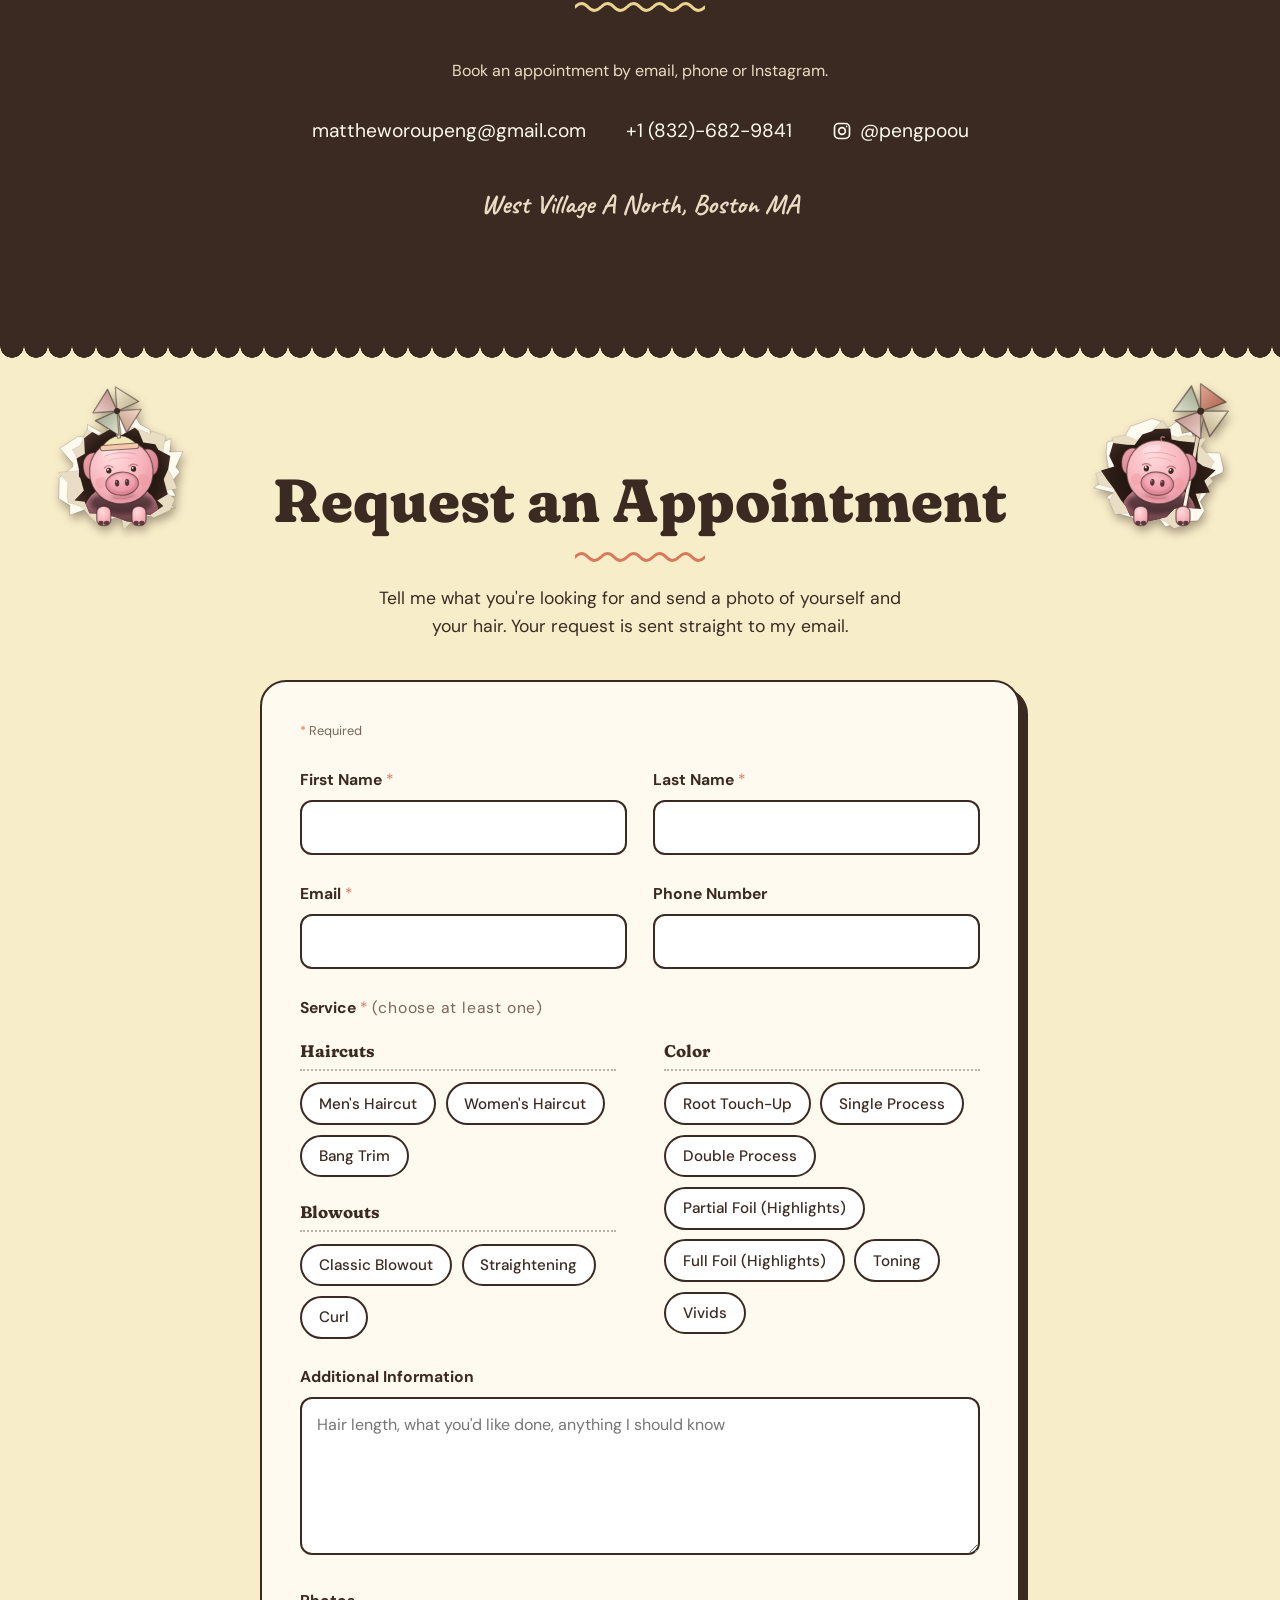
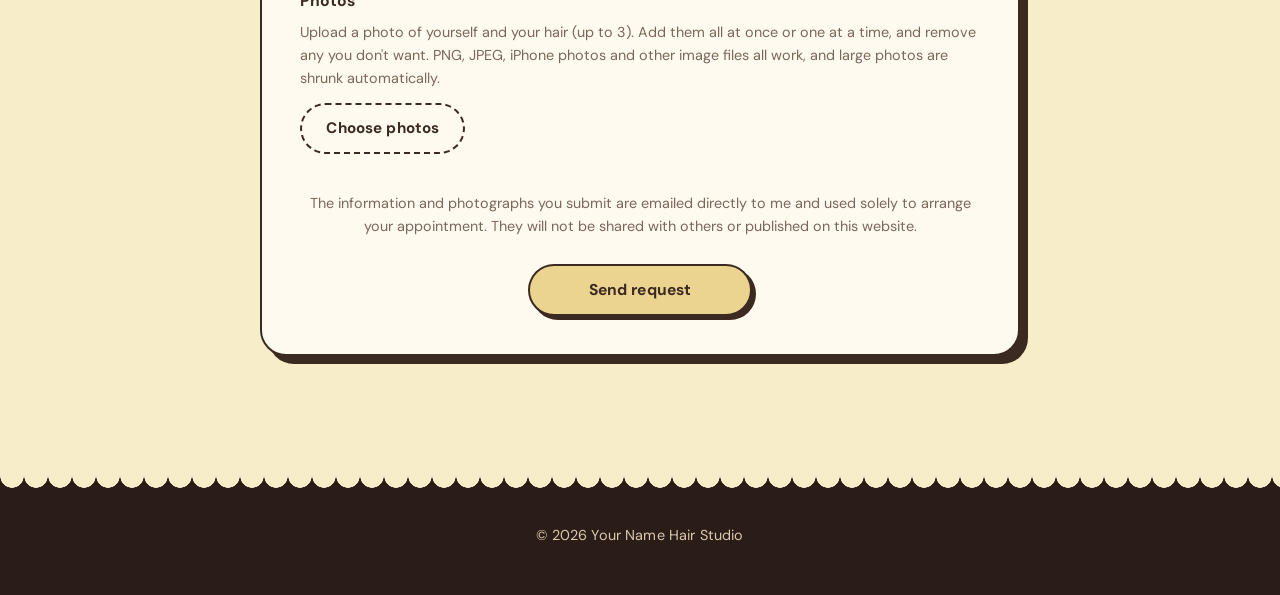
==== commit dba5cc17: "Sync emoji rotation across all empty photo tiles Co-Authored-By: Claude Sonnet 5.5 <noreply@anthropi" ====
--- a/index.html
+++ b/index.html
@@ -197,6 +197,6 @@
     <p>&copy; <span id="year"></span> Your Name Hair Studio</p>
   </footer>
 
-  <script src="script.js?v=44"></script>
+  <script src="script.js?v=45"></script>
 </body>
 </html>
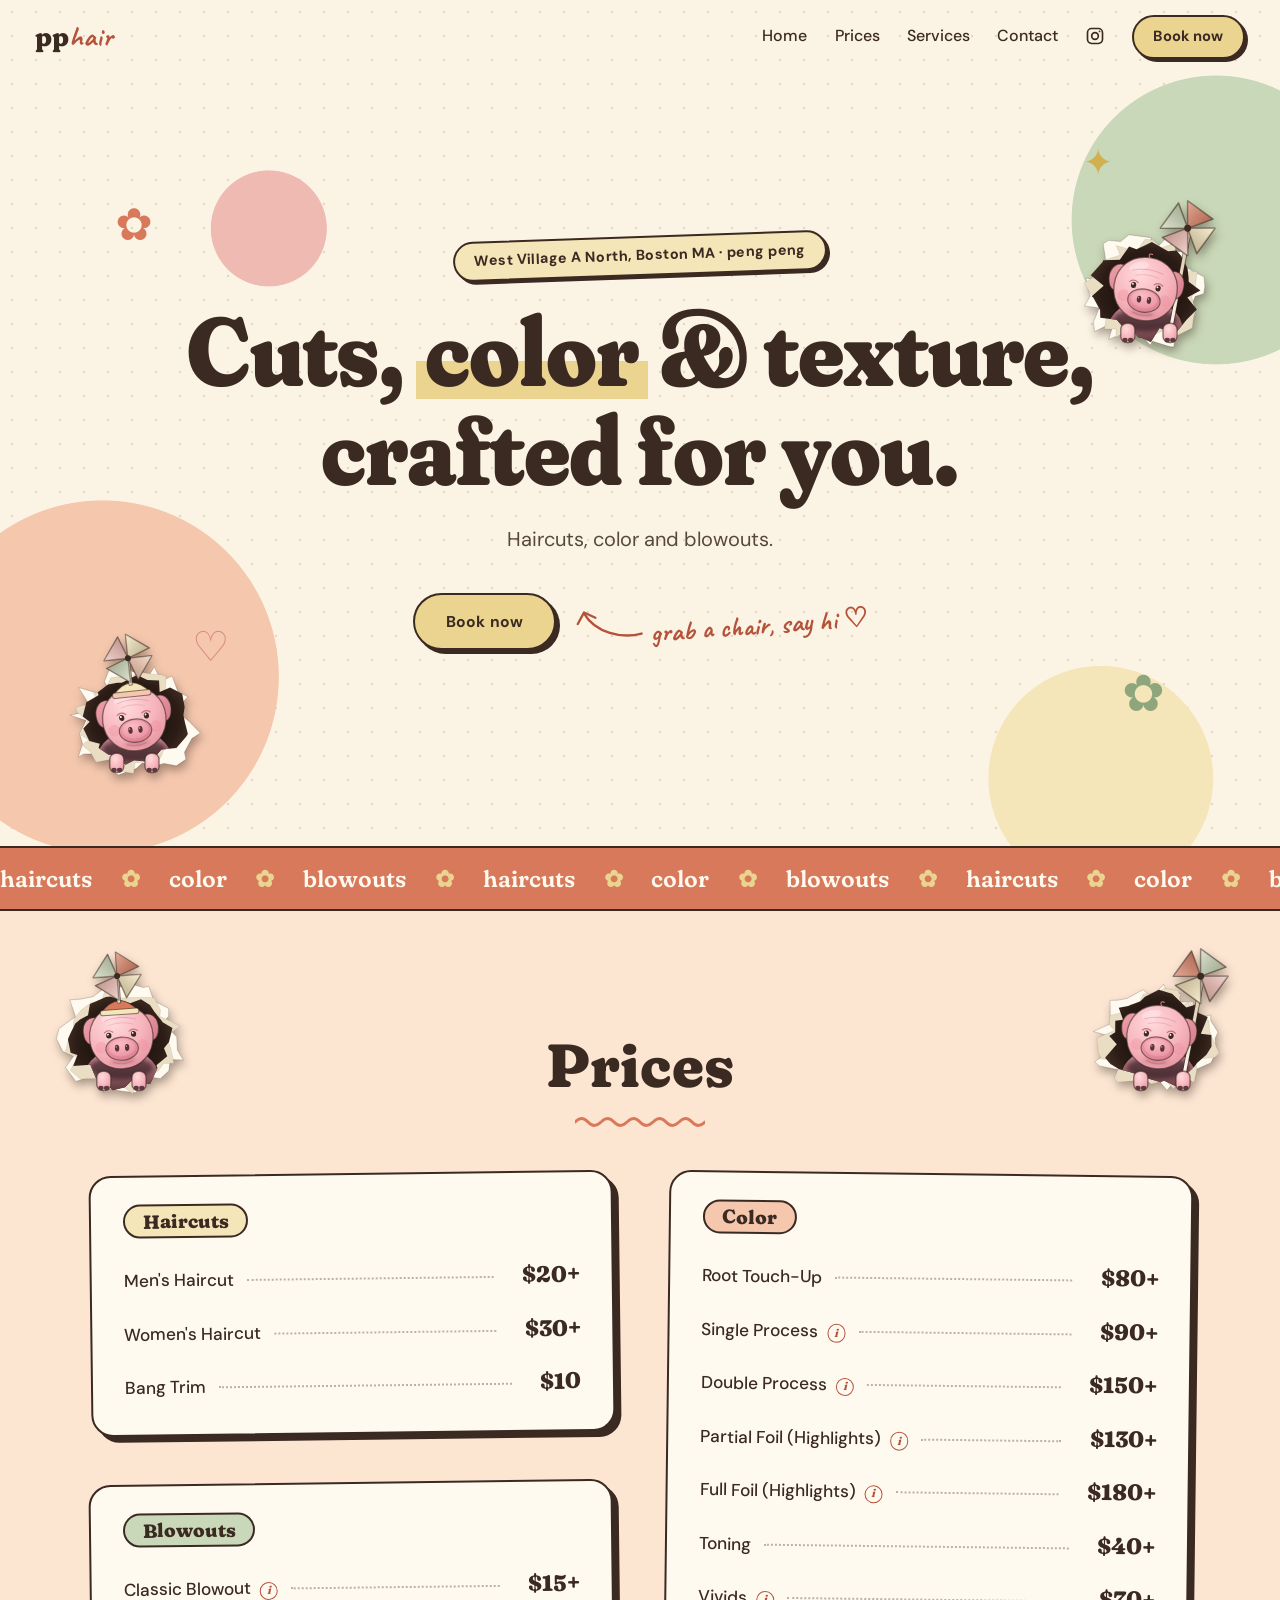
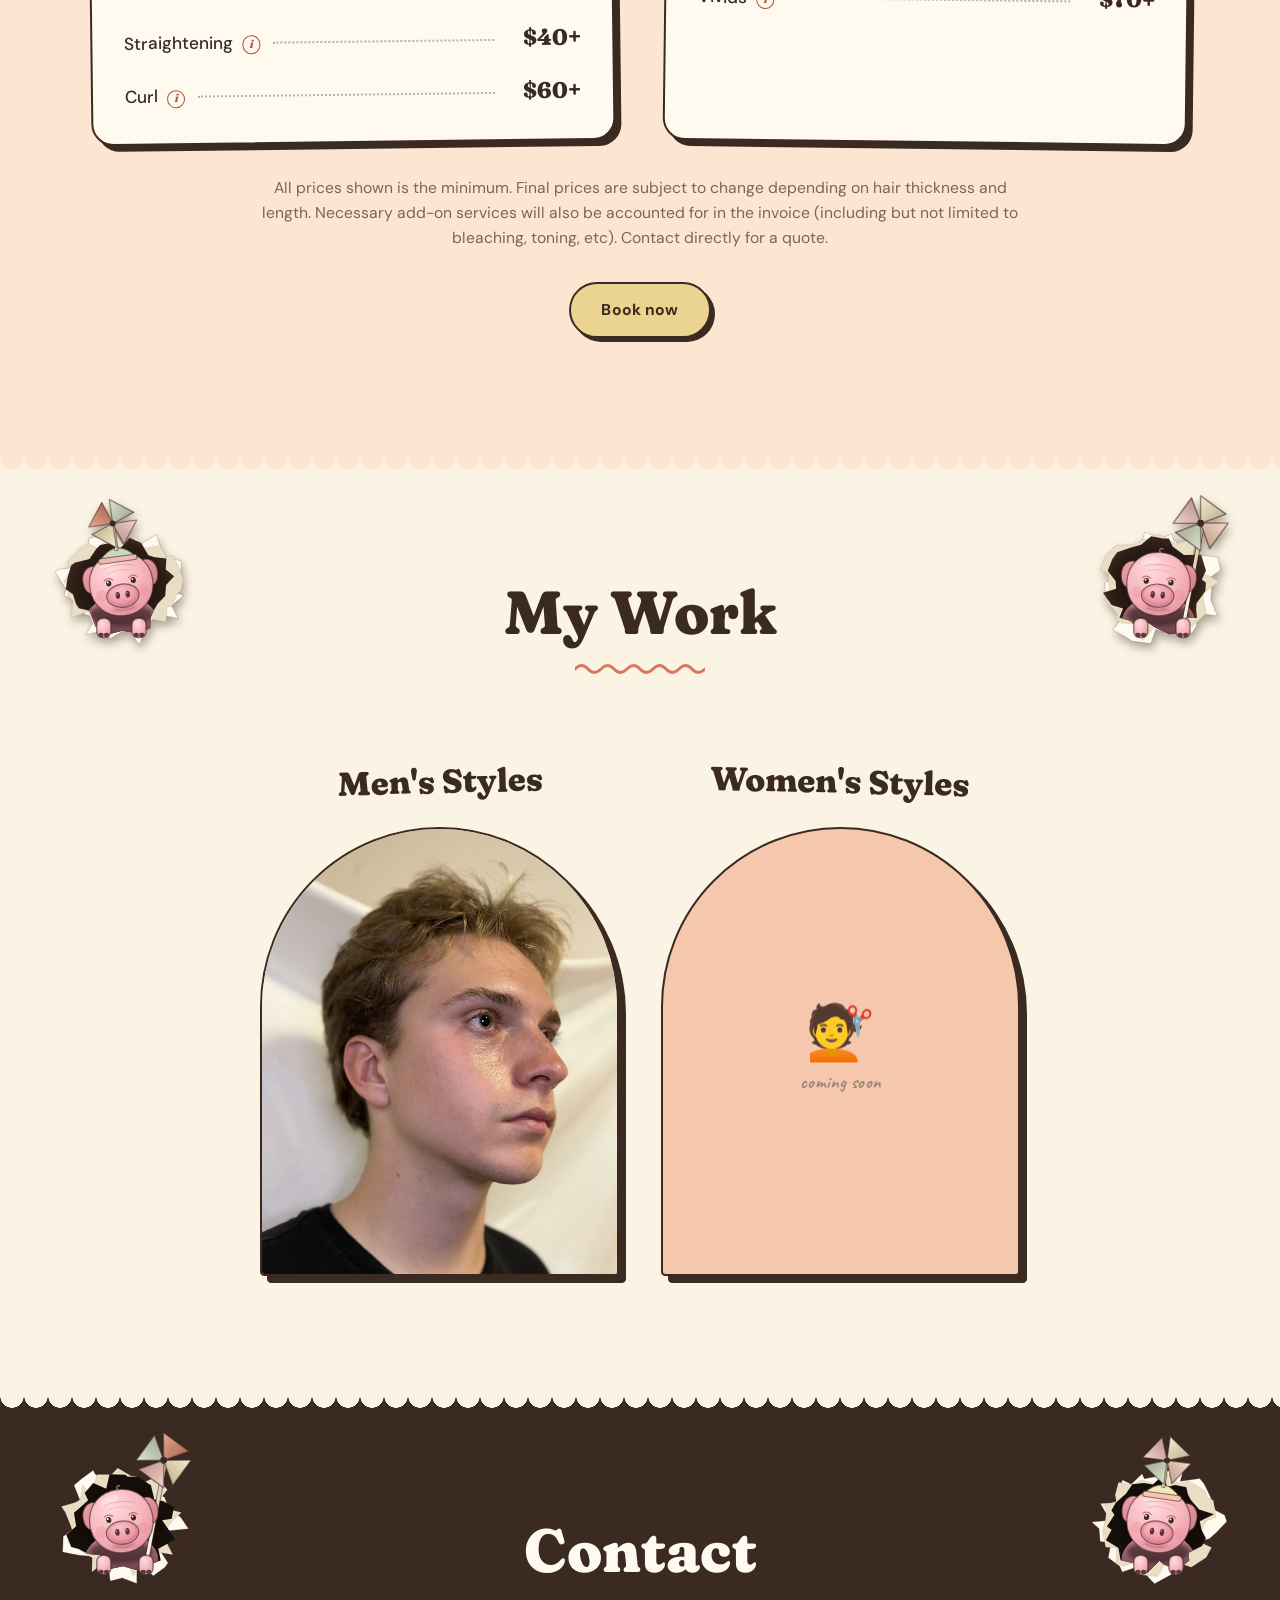
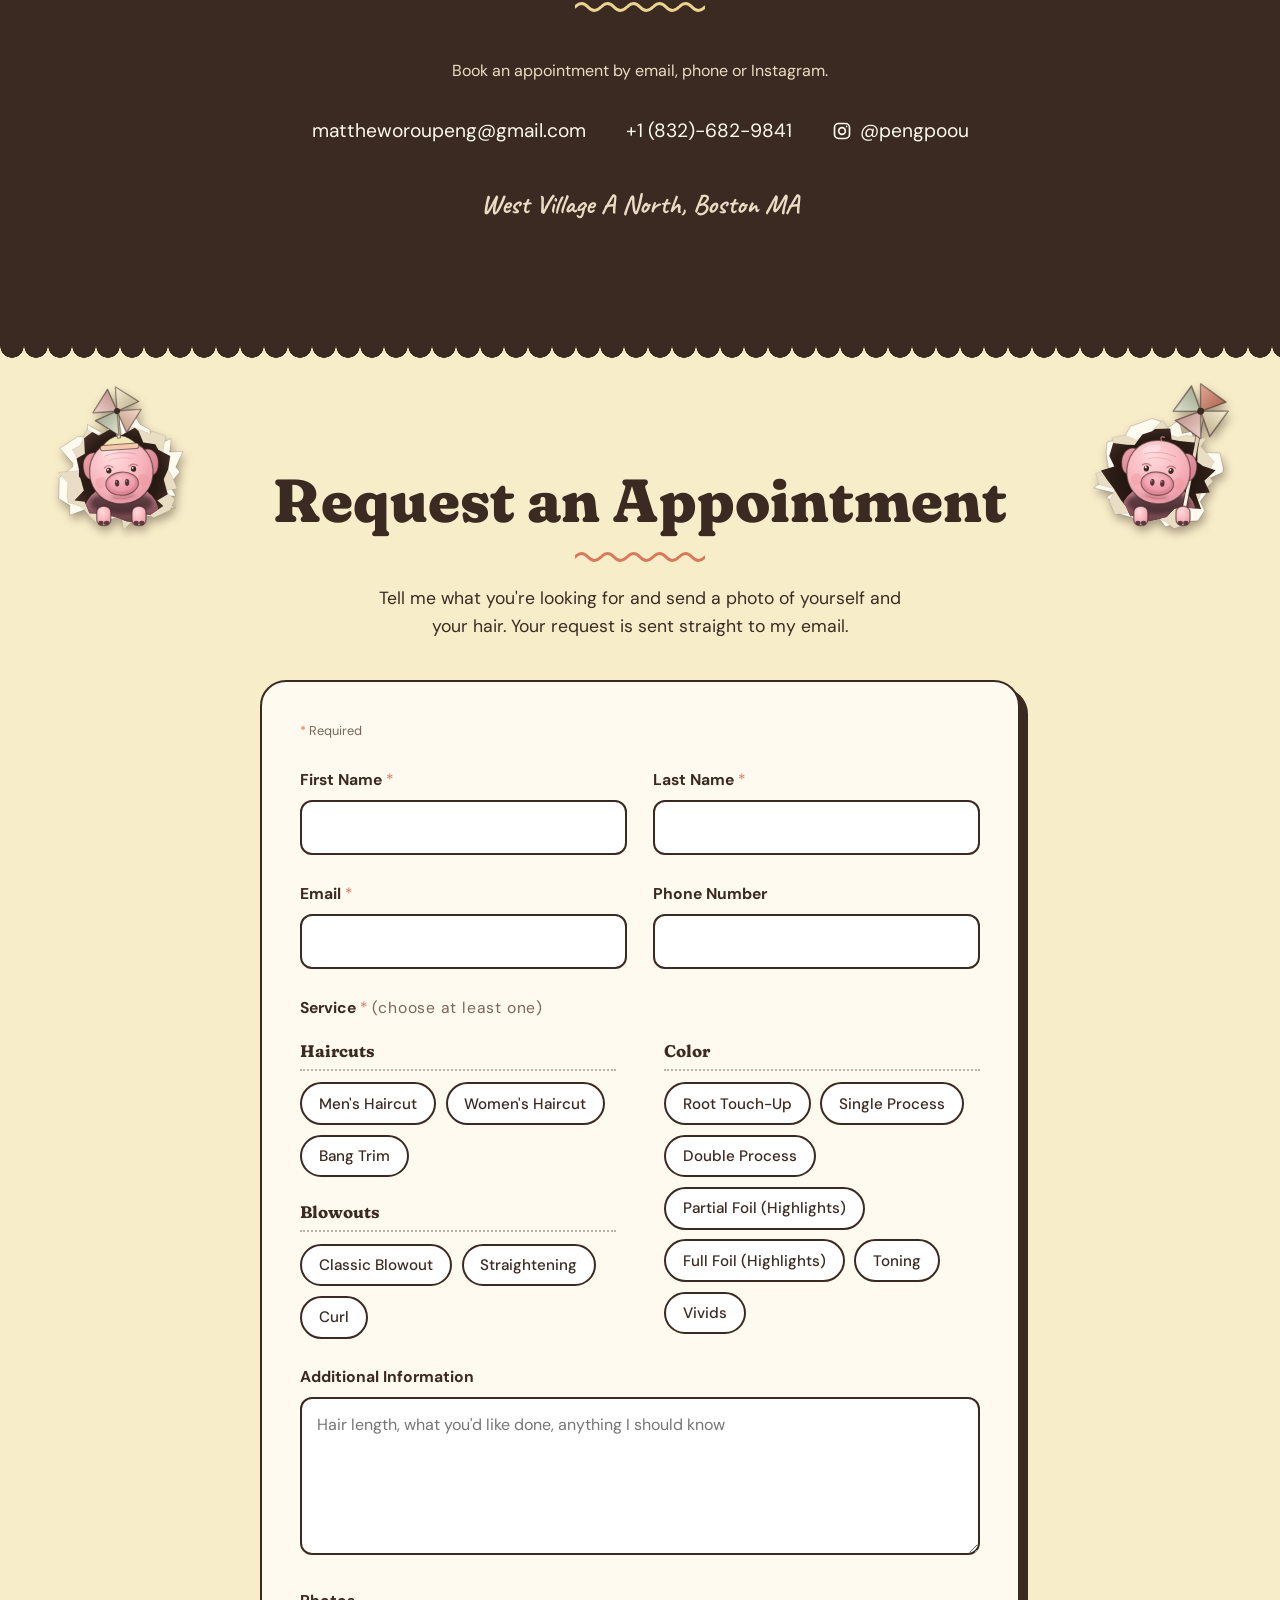
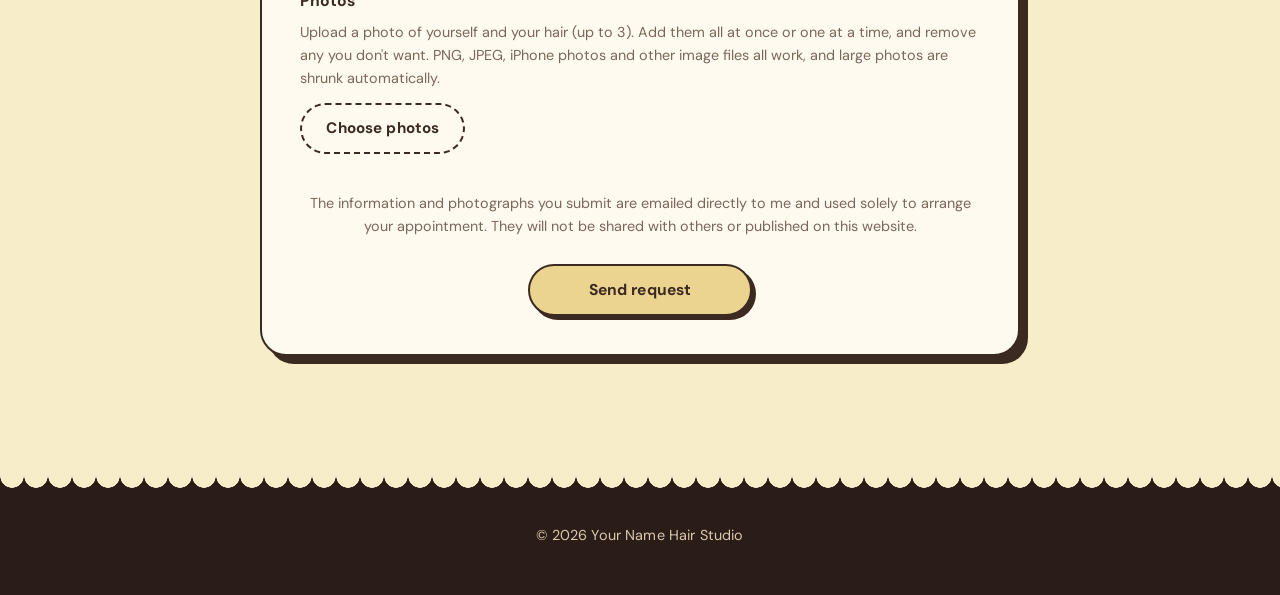
==== commit 1a2046af: "Refresh returns to top of page Co-Authored-By: Claude Sonnet 5.5 <noreply@anthropic.com>" ====
--- a/index.html
+++ b/index.html
@@ -197,6 +197,6 @@
     <p>&copy; <span id="year"></span> Your Name Hair Studio</p>
   </footer>
 
-  <script src="script.js?v=45"></script>
+  <script src="script.js?v=46"></script>
 </body>
 </html>
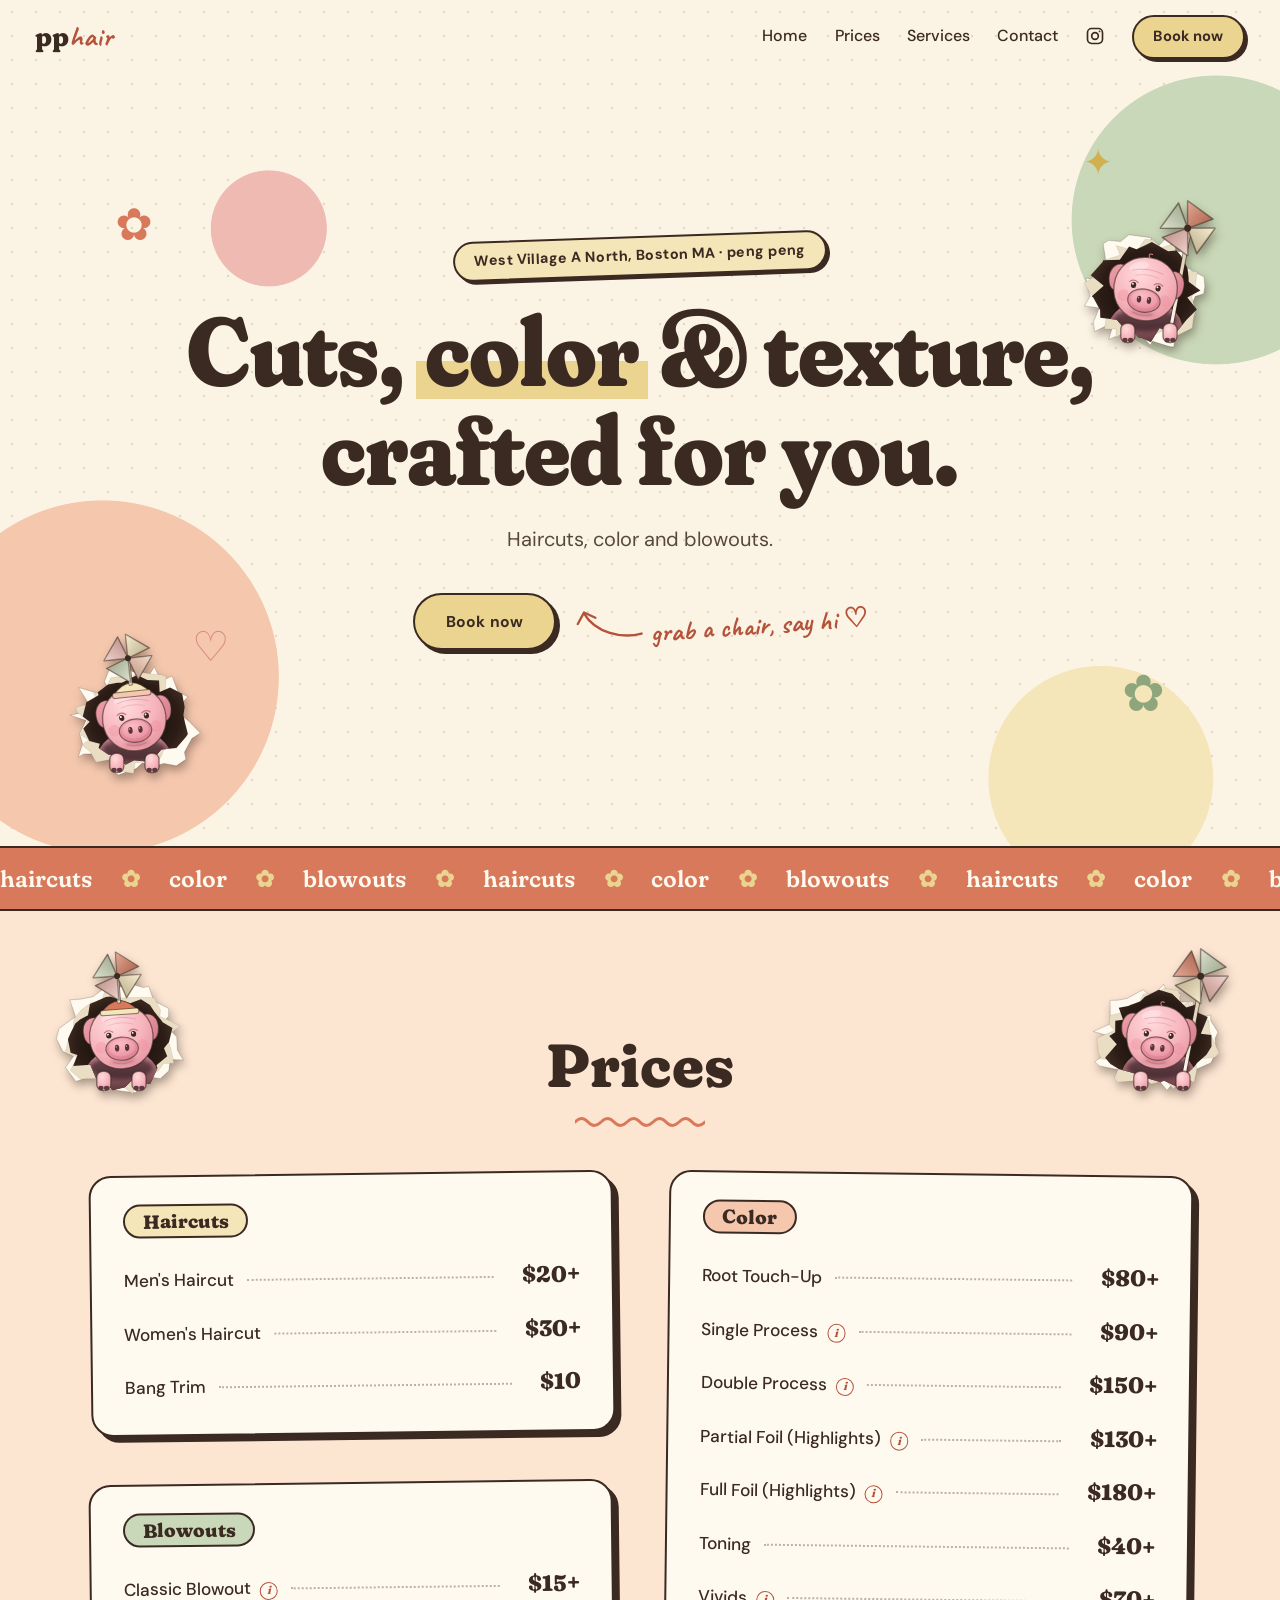
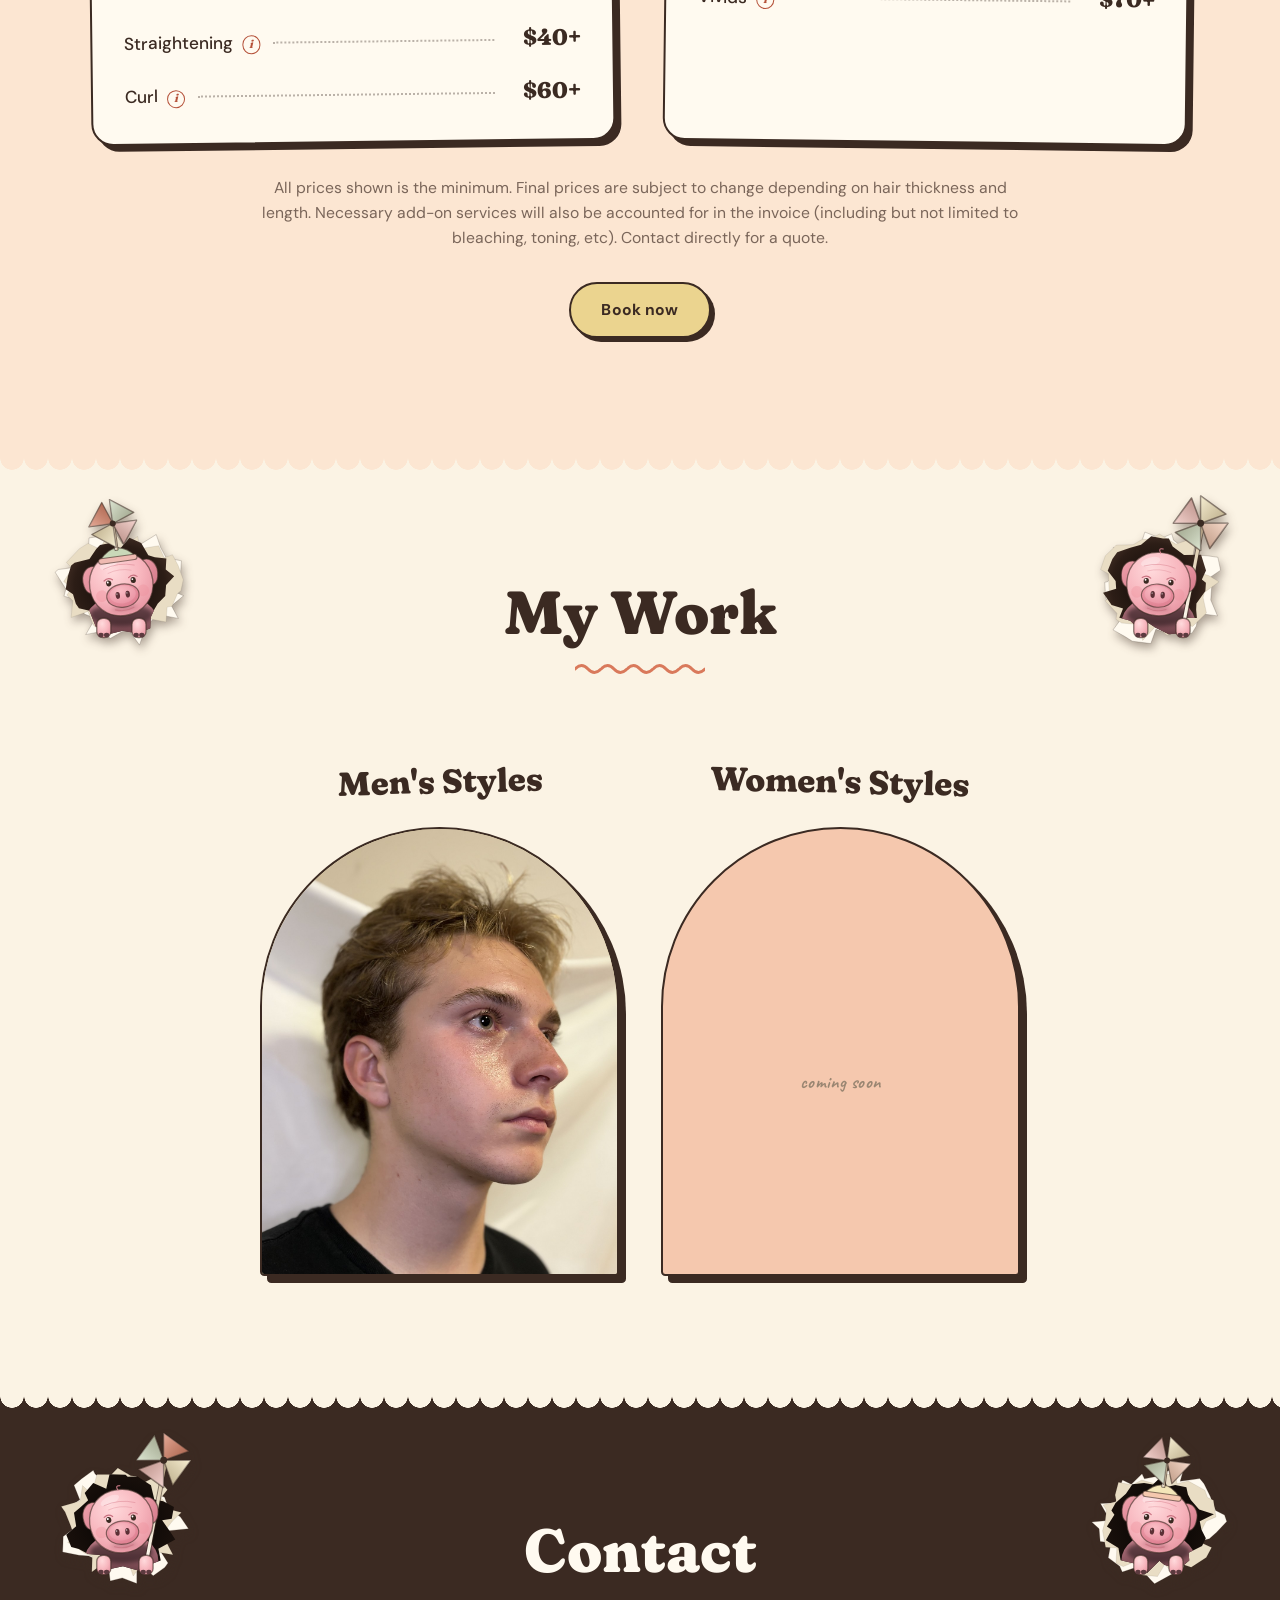
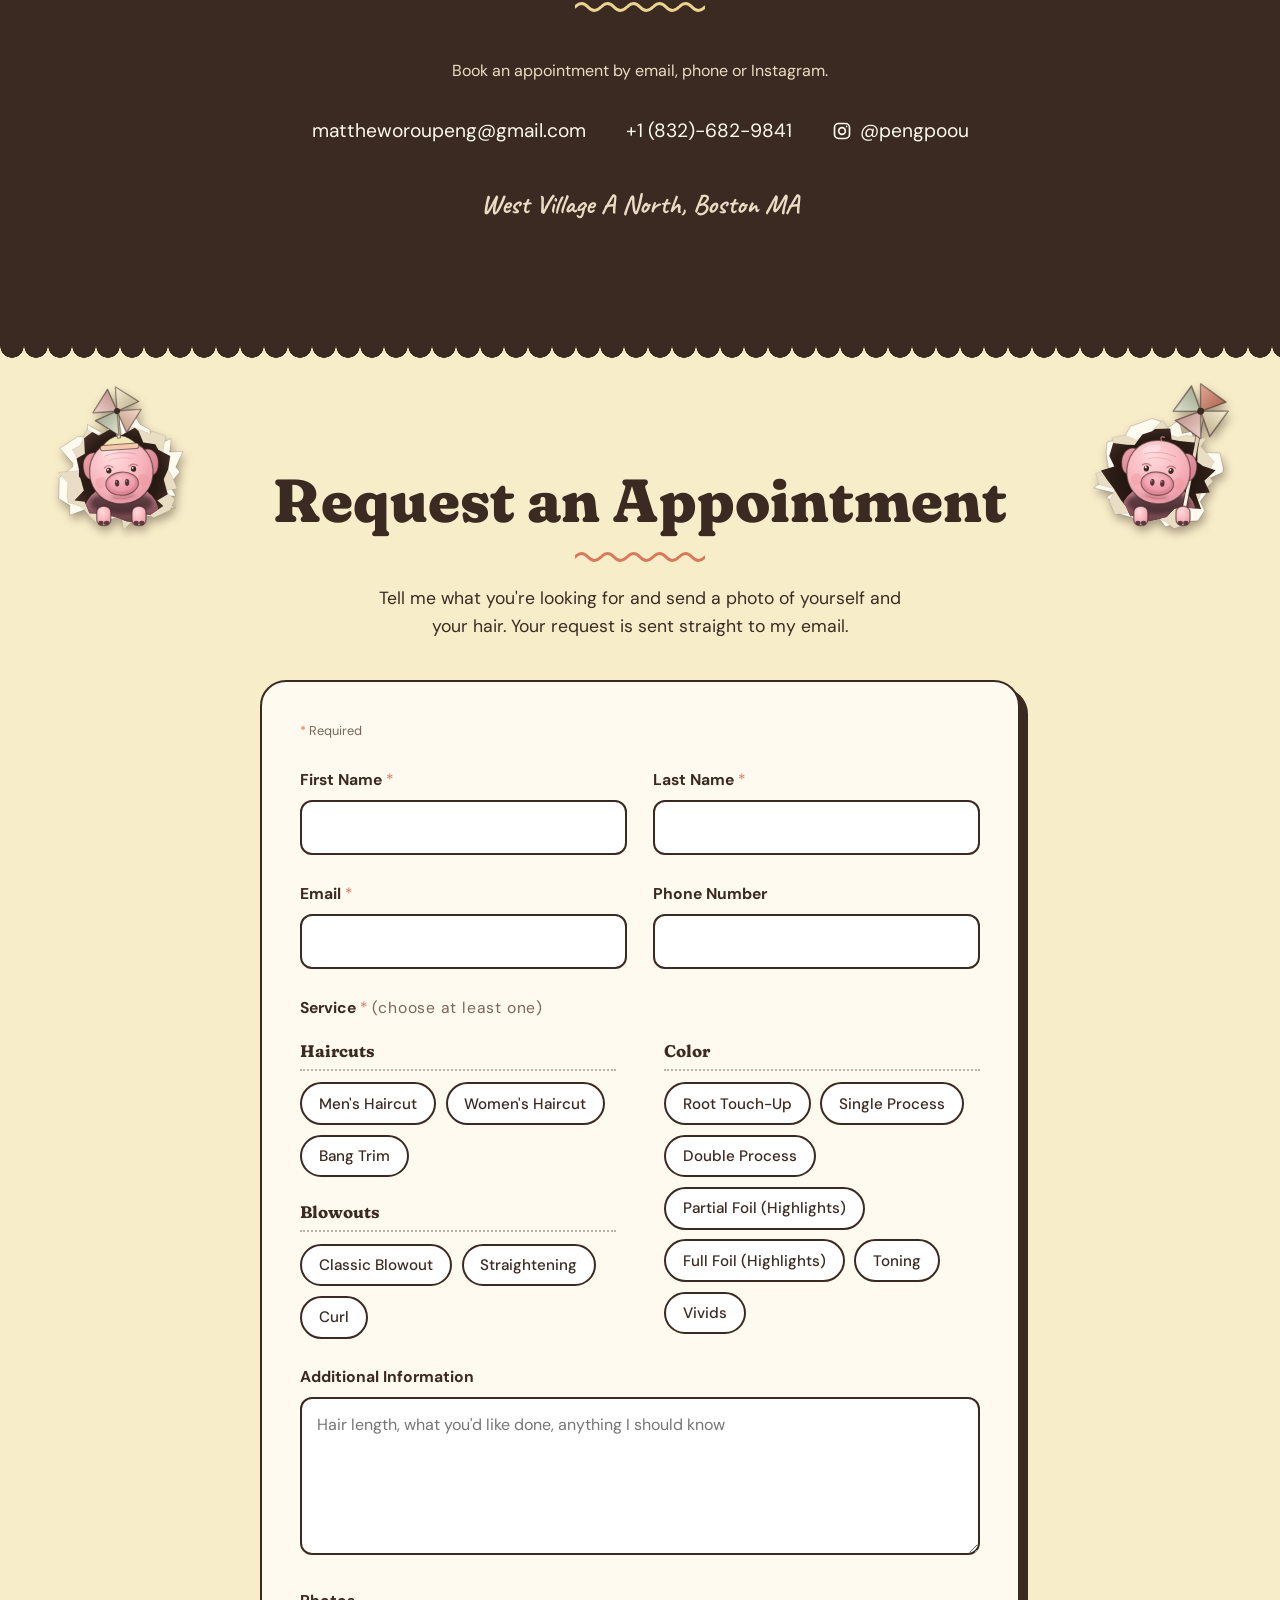
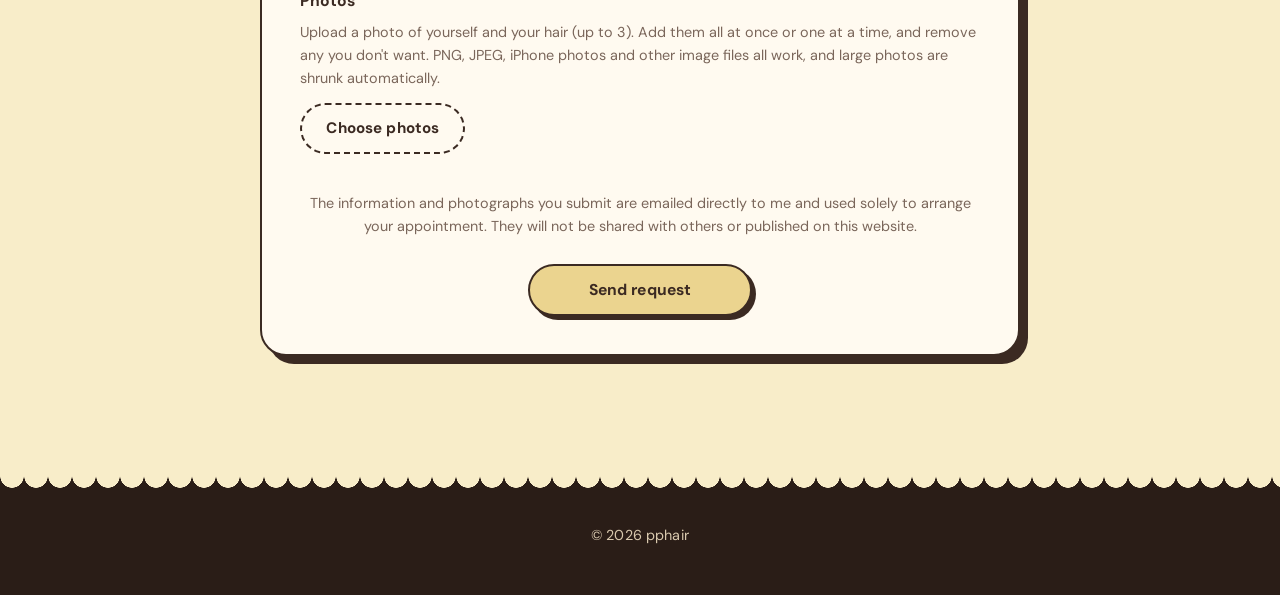
==== commit 0b2cd020: "Replace placeholder studio name with pphair Co-Authored-By: Claude Sonnet 5.5 <noreply@anthropic.com" ====
--- a/index.html
+++ b/index.html
@@ -5,7 +5,7 @@
   <meta http-equiv="Content-Security-Policy" content="default-src 'self'; script-src 'self'; style-src 'self' 'unsafe-inline'; img-src 'self' data:; font-src 'self'; connect-src 'self' https://script.google.com https://script.googleusercontent.com; form-action 'self'; base-uri 'self'; object-src 'none'">
   <meta name="robots" content="noimageindex">
   <meta name="viewport" content="width=device-width, initial-scale=1">
-  <title>Your Name | Hair Stylist Portfolio</title>
+  <title>pphair | Hair Stylist Portfolio</title>
   <meta name="description" content="Haircuts, color and blowouts in Boston, MA.">
   <script src="frame-guard.js"></script>
   <link rel="stylesheet" href="styles.css?v=49">
@@ -194,7 +194,7 @@
   </main>
 
   <footer class="site-footer">
-    <p>&copy; <span id="year"></span> Your Name Hair Studio</p>
+    <p>&copy; <span id="year"></span> pphair</p>
   </footer>
 
   <script src="script.js?v=46"></script>
